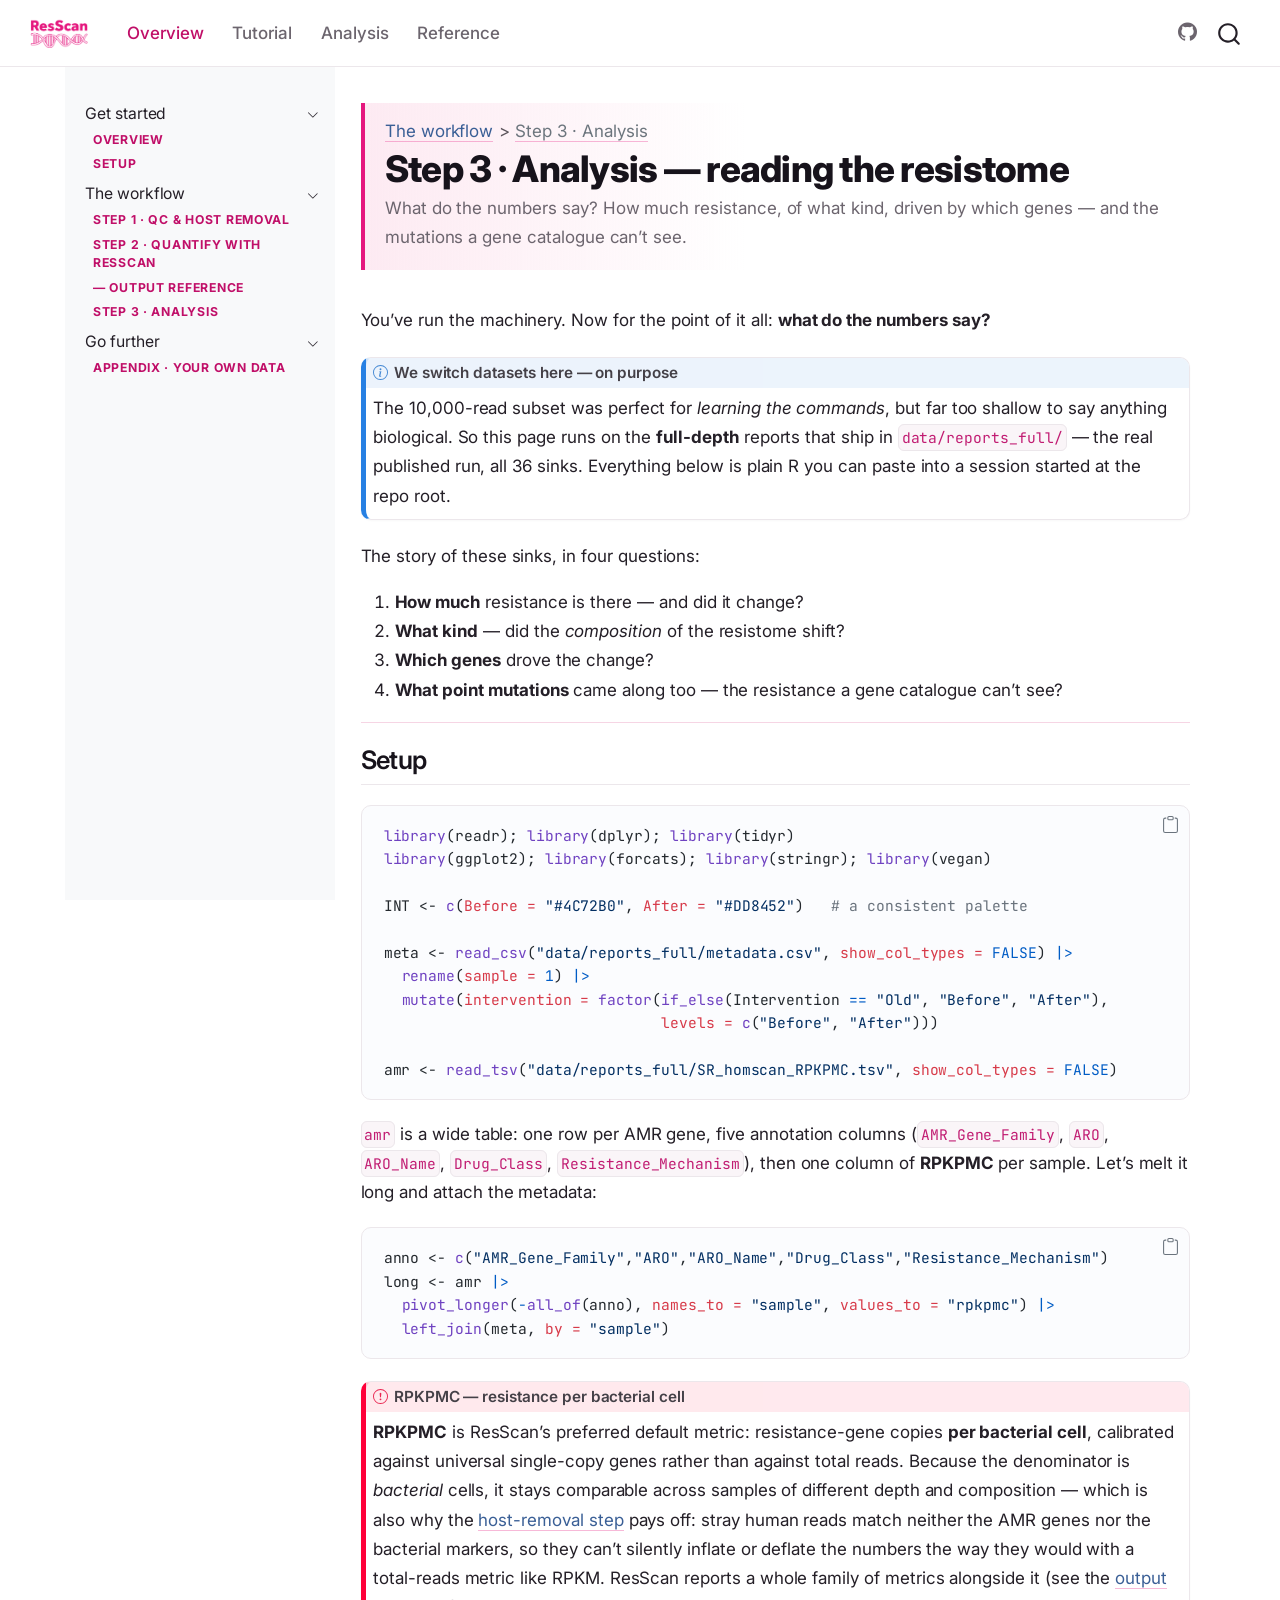
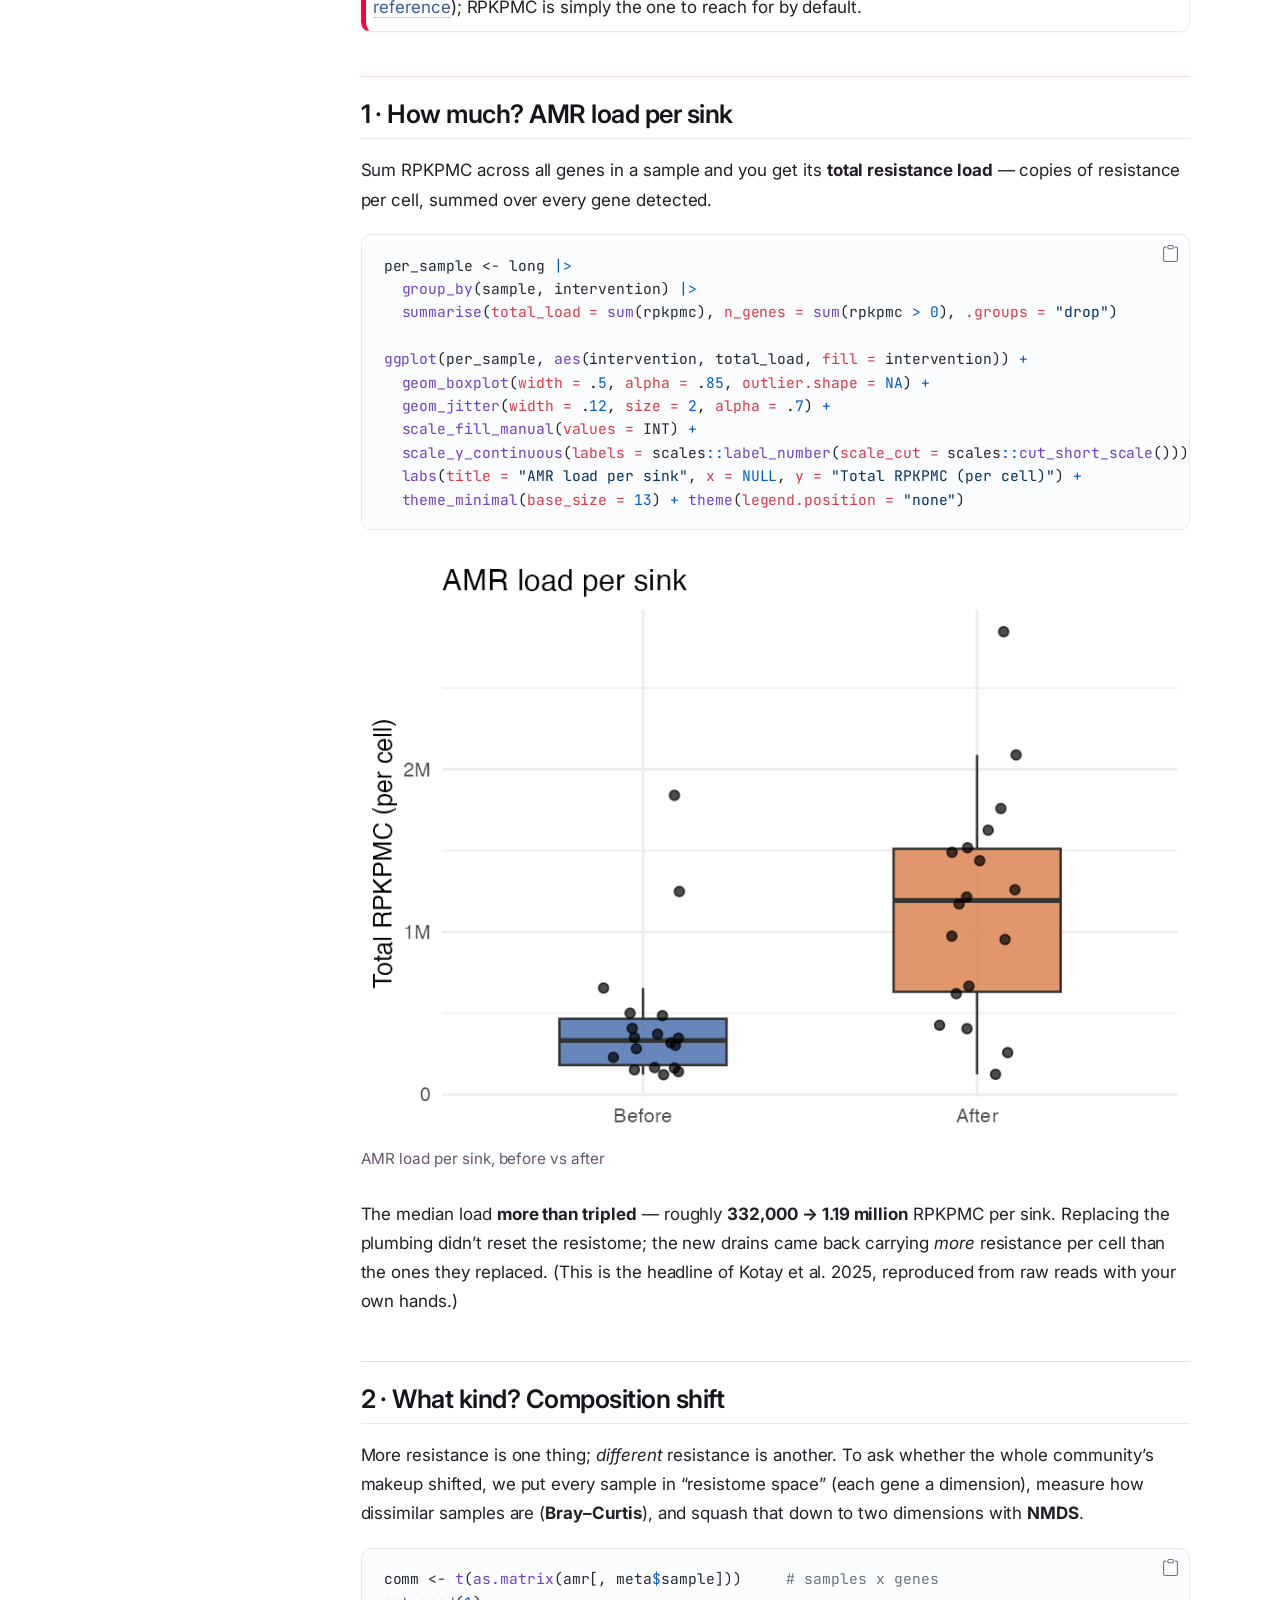
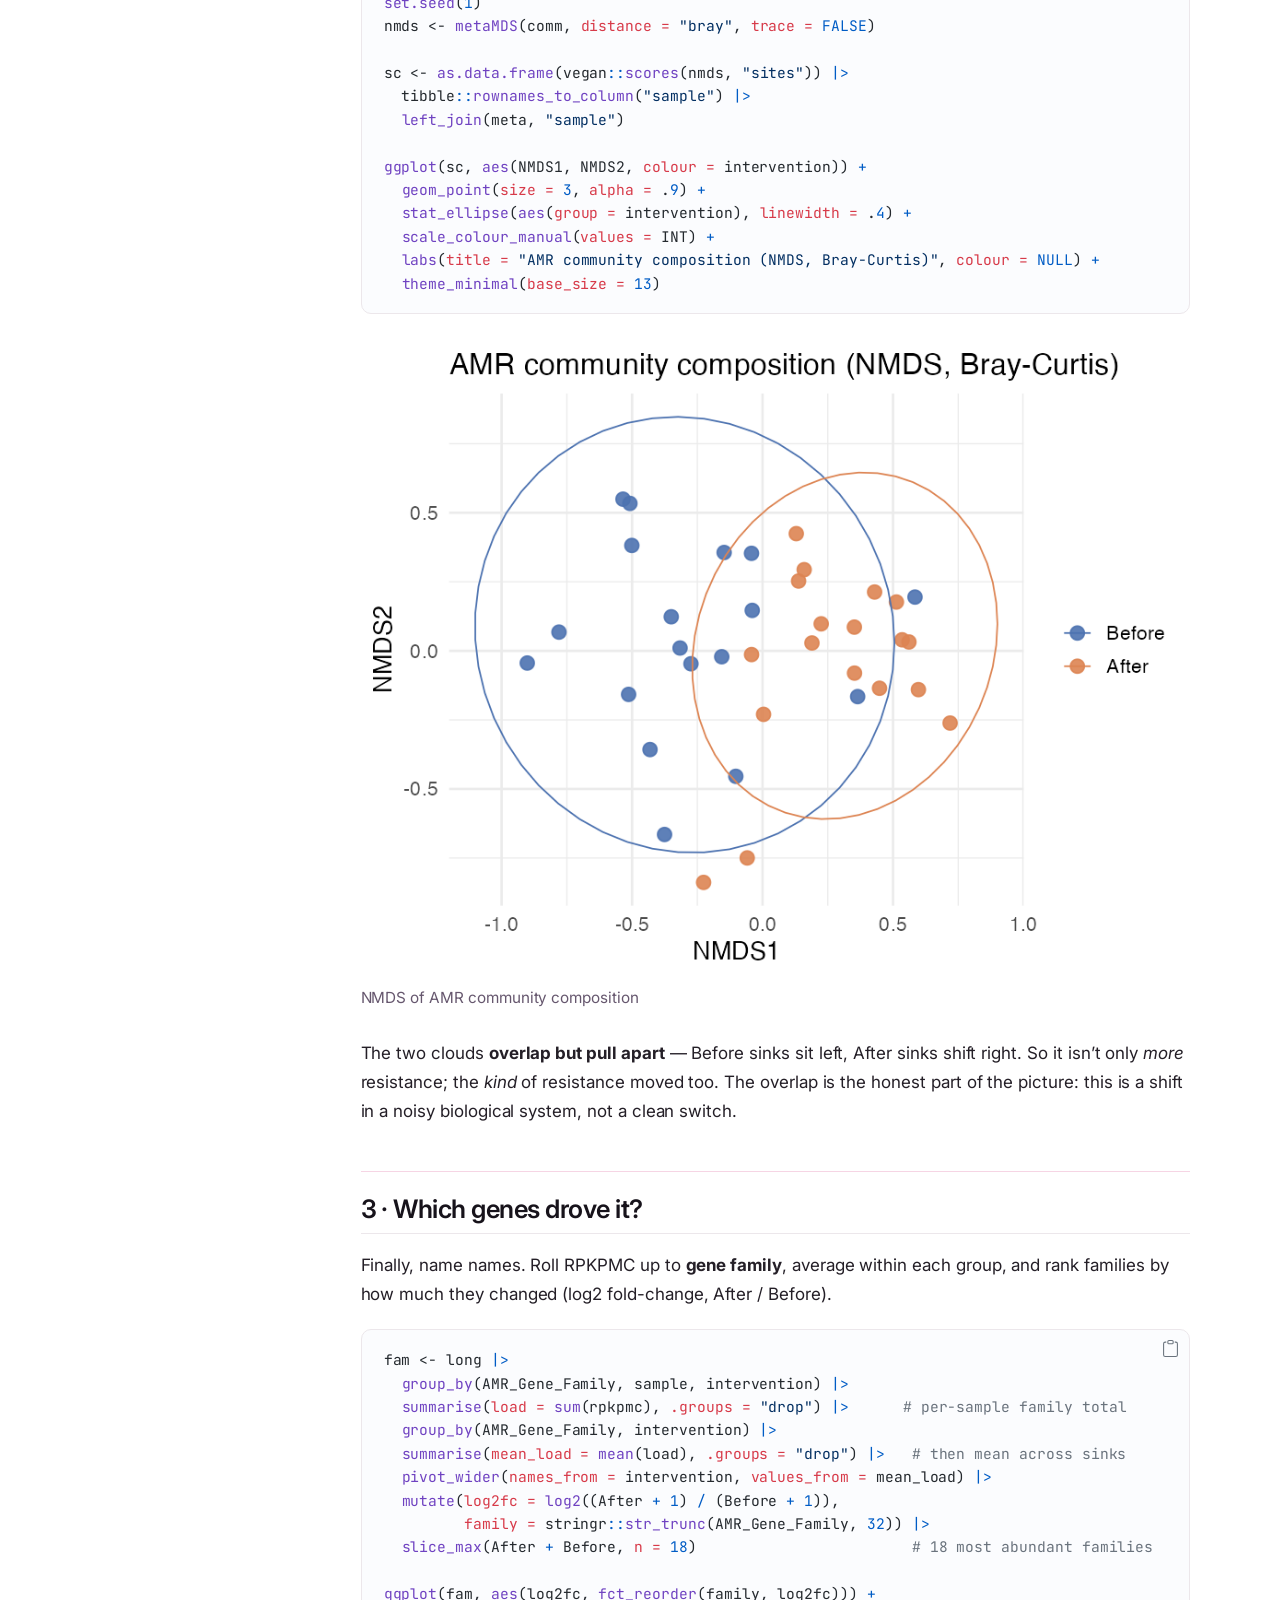
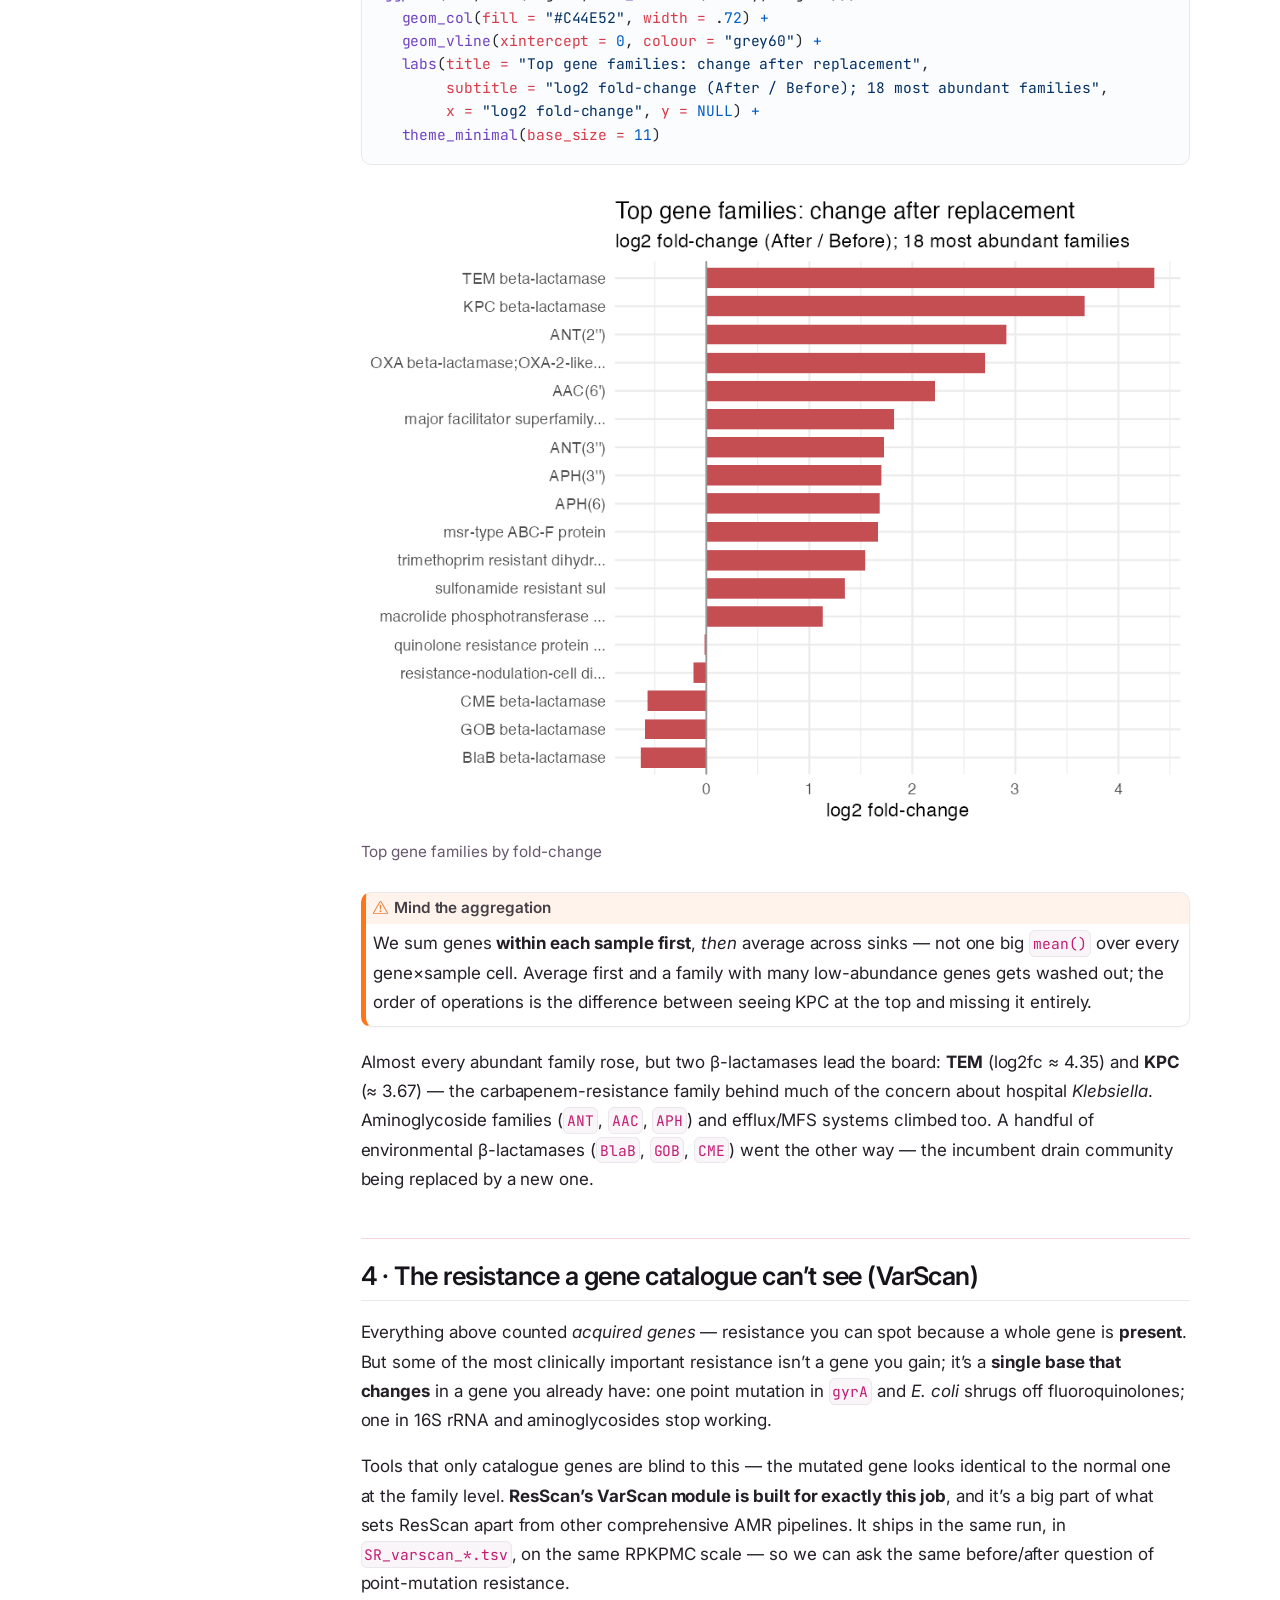
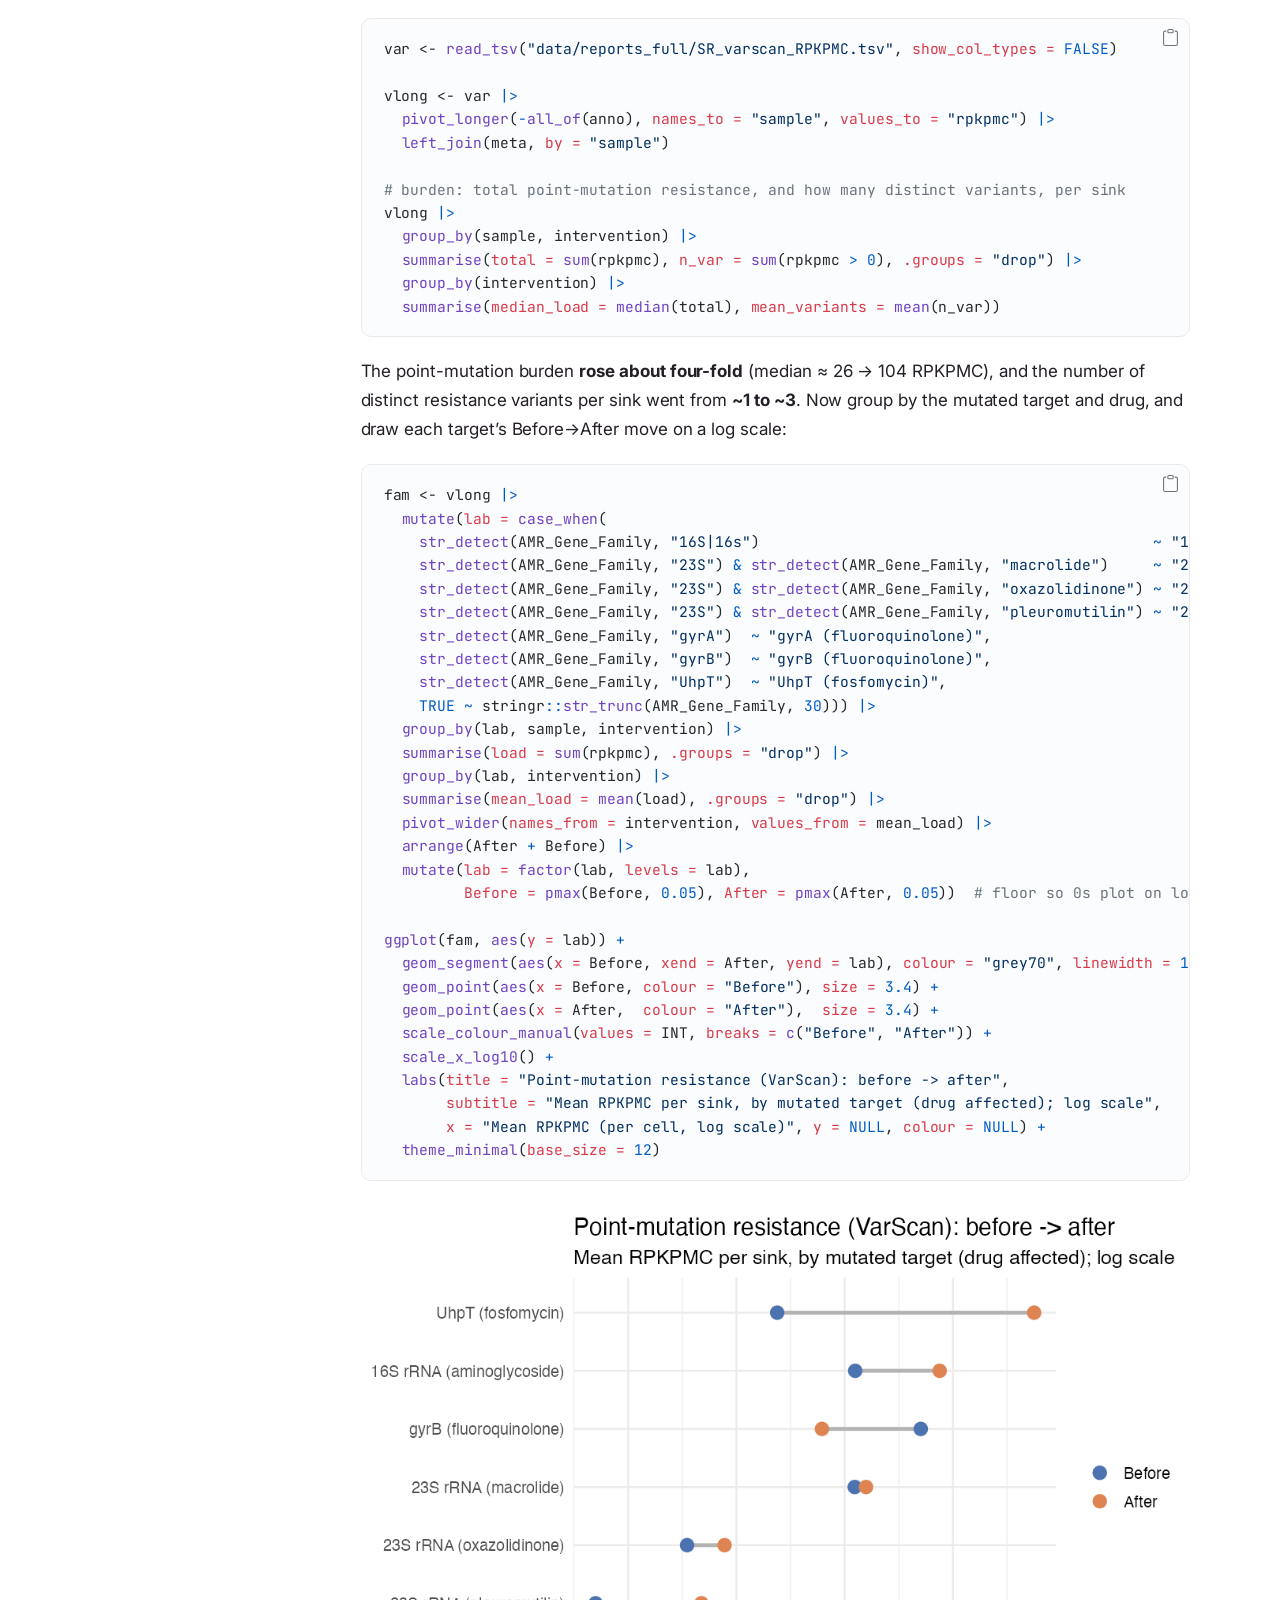
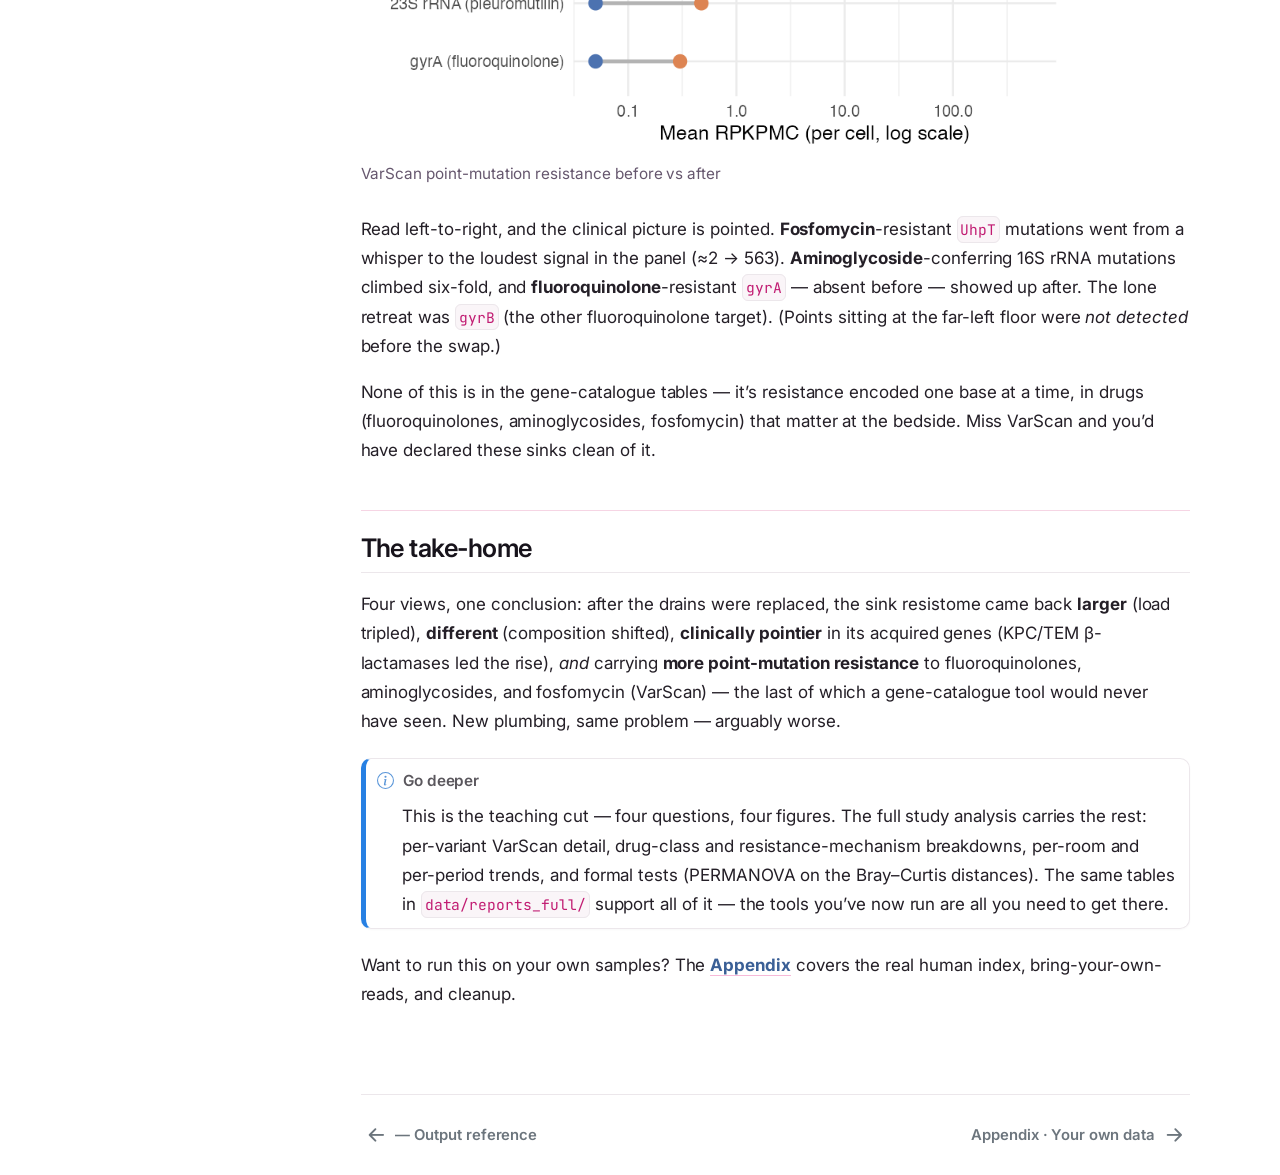
==== docs/analysis.html @ 4ffc07d5 "ResScan tutorial site" ====
<!DOCTYPE html>
<html xmlns="http://www.w3.org/1999/xhtml" lang="en" xml:lang="en"><head>

<meta charset="utf-8">
<meta name="generator" content="quarto-1.10.18">

<meta name="viewport" content="width=device-width, initial-scale=1.0, user-scalable=yes">


<title>Step 3 · Analysis — reading the resistome – ResScan Tutorial</title>
<style>
/* Default styles provided by pandoc.
** See https://pandoc.org/MANUAL.html#variables-for-html for config info.
*/
span.smallcaps{font-variant: small-caps;}
div.columns{display: flex; gap: 1.5em;}
div.column{flex: auto;}
@media screen {
div.columns{gap: min(4vw, 1.5em);}
div.column{overflow-x: auto;}
}
div.hanging-indent{margin-left: 1.5em; text-indent: -1.5em;}
ul.task-list{list-style: none;}
ul.task-list li input[type="checkbox"] {
  width: 0.8em;
  margin: 0 0.8em 0.2em -1em; /* quarto-specific, see https://github.com/quarto-dev/quarto-cli/issues/4556 */ 
  vertical-align: middle;
}
/* CSS for syntax highlighting */
html { -webkit-text-size-adjust: 100%; }
pre > code.sourceCode { white-space: pre; position: relative; }
pre > code.sourceCode > span { display: inline-block; line-height: 1.25; }
pre > code.sourceCode > span:empty { height: 1.2em; }
.sourceCode { overflow: visible; }
code.sourceCode > span { color: inherit; text-decoration: inherit; }
div.sourceCode { margin: 1em 0; }
pre.sourceCode { margin: 0; }
@media screen {
div.sourceCode { overflow: auto; }
}
@media print {
pre > code.sourceCode { white-space: pre-wrap; }
pre > code.sourceCode > span { text-indent: -5em; padding-left: 5em; }
}
pre.numberSource code
  { counter-reset: source-line 0; }
pre.numberSource code > span
  { position: relative; left: -4em; counter-increment: source-line; }
pre.numberSource code > span > a:first-child::before
  { content: counter(source-line);
    position: relative; left: -1em; text-align: right; vertical-align: baseline;
    border: none; display: inline-block;
    -webkit-touch-callout: none; -webkit-user-select: none;
    -khtml-user-select: none; -moz-user-select: none;
    -ms-user-select: none; user-select: none;
    padding: 0 4px; width: 4em;
  }
pre.numberSource { margin-left: 3em;  padding-left: 4px; }
div.sourceCode
  {   }
@media screen {
pre > code.sourceCode > span > a:first-child::before { text-decoration: underline; }
}
</style>


<script src="site_libs/quarto-nav/quarto-nav.js"></script>
<script src="site_libs/clipboard/clipboard.min.js"></script>
<script src="site_libs/quarto-search/autocomplete.umd.js"></script>
<script src="site_libs/quarto-search/fuse.min.js"></script>
<script src="site_libs/quarto-search/quarto-search.js"></script>
<meta name="quarto:offset" content="./">
<link href="./appendix.html" rel="next">
<link href="./output-reference.html" rel="prev">
<link href="./favicon.png" rel="icon" type="image/png">
<script src="site_libs/quarto-html/quarto.js" type="module"></script>
<script src="site_libs/quarto-html/tabsets/tabsets.js" type="module"></script>
<script src="site_libs/quarto-html/popper.min.js"></script>
<script src="site_libs/quarto-html/tippy.umd.min.js"></script>
<script src="site_libs/quarto-html/anchor.min.js"></script>
<link href="site_libs/quarto-html/tippy.css" rel="stylesheet">
<link href="site_libs/quarto-html/quarto-syntax-highlighting-2caa1e2480b4fa786729bb69595b6e9c.css" rel="stylesheet" id="quarto-text-highlighting-styles">
<script src="site_libs/bootstrap/bootstrap.min.js"></script>
<link href="site_libs/bootstrap/bootstrap-icons.css" rel="stylesheet">
<link href="site_libs/bootstrap/bootstrap-21cac9702813ef82957ec0db438e7100.min.css" rel="stylesheet" append-hash="true" id="quarto-bootstrap" data-mode="light">
<script id="quarto-search-options" type="application/json">{
  "location": "navbar",
  "copy-button": false,
  "collapse-after": 3,
  "panel-placement": "end",
  "type": "overlay",
  "limit": 50,
  "keyboard-shortcut": [
    "f",
    "/",
    "s"
  ],
  "show-item-context": false,
  "language": {
    "search-no-results-text": "No results",
    "search-matching-documents-text": "matching documents",
    "search-copy-link-title": "Copy link to search",
    "search-hide-matches-text": "Hide additional matches",
    "search-more-match-text": "more match in this document",
    "search-more-matches-text": "more matches in this document",
    "search-clear-button-title": "Clear",
    "search-text-placeholder": "",
    "search-detached-cancel-button-title": "Cancel",
    "search-submit-button-title": "Submit",
    "search-label": "Search"
  }
}</script>


</head>

<body class="nav-sidebar floating nav-fixed fullcontent quarto-light">

<div id="quarto-search-results"></div>
  <header id="quarto-header" class="headroom fixed-top">
    <nav class="navbar navbar-expand-lg " data-bs-theme="dark">
      <div class="navbar-container container-fluid">
      <div class="navbar-brand-container mx-auto">
    <a href="./index.html" class="navbar-brand navbar-brand-logo">
    <img src="./logo/ResScanLogo_web.png" alt="ResScan" class="navbar-logo light-content">
    <img src="./logo/ResScanLogo_web.png" alt="ResScan" class="navbar-logo dark-content">
    </a>
    <a class="navbar-brand" href="./index.html">
    <span class="navbar-title">ResScan Tutorial</span>
    </a>
  </div>
            <div id="quarto-search" class="" title="Search"></div>
          <button class="navbar-toggler" type="button" data-bs-toggle="collapse" data-bs-target="#navbarCollapse" aria-controls="navbarCollapse" role="menu" aria-expanded="false" aria-label="Toggle navigation" onclick="if (window.quartoToggleHeadroom) { window.quartoToggleHeadroom(); }">
  <span class="navbar-toggler-icon"></span>
</button>
          <div class="collapse navbar-collapse" id="navbarCollapse">
            <ul class="navbar-nav navbar-nav-scroll me-auto">
  <li class="nav-item">
    <a class="nav-link active" href="./overview.html" aria-current="page"> 
<span class="menu-text">Overview</span></a>
  </li>  
  <li class="nav-item">
    <a class="nav-link" href="./setup.html"> 
<span class="menu-text">Tutorial</span></a>
  </li>  
  <li class="nav-item">
    <a class="nav-link" href="./analysis.html"> 
<span class="menu-text">Analysis</span></a>
  </li>  
  <li class="nav-item">
    <a class="nav-link" href="./output-reference.html"> 
<span class="menu-text">Reference</span></a>
  </li>  
</ul>
            <ul class="navbar-nav navbar-nav-scroll ms-auto">
  <li class="nav-item compact">
    <a class="nav-link" href="https://github.com/hsgweon/resscan-tutorial"> <i class="bi bi-github" role="img" aria-label="GitHub repository">
</i> 
<span class="menu-text"></span></a>
  </li>  
</ul>
          </div> <!-- /navcollapse -->
            <div class="quarto-navbar-tools">
</div>
      </div> <!-- /container-fluid -->
    </nav>
  <nav class="quarto-secondary-nav">
    <div class="container-fluid d-flex">
      <button type="button" class="quarto-btn-toggle btn" data-bs-toggle="collapse" role="button" data-bs-target=".quarto-sidebar-collapse-item" aria-controls="quarto-sidebar" aria-expanded="false" aria-label="Toggle sidebar navigation" onclick="if (window.quartoToggleHeadroom) { window.quartoToggleHeadroom(); }">
        <i class="bi bi-layout-text-sidebar-reverse"></i>
      </button>
        <nav class="quarto-page-breadcrumbs" aria-label="breadcrumb"><ol class="breadcrumb"><li class="breadcrumb-item"><a href="./vanish.html">The workflow</a></li><li class="breadcrumb-item"><a href="./analysis.html">Step 3 · Analysis</a></li></ol></nav>
        <a class="flex-grow-1" role="navigation" data-bs-toggle="collapse" data-bs-target=".quarto-sidebar-collapse-item" aria-controls="quarto-sidebar" aria-expanded="false" aria-label="Toggle sidebar navigation" onclick="if (window.quartoToggleHeadroom) { window.quartoToggleHeadroom(); }">      
        </a>
    </div>
  </nav>
</header>
<!-- content -->
<div id="quarto-content" class="quarto-container page-columns page-rows-contents page-layout-article page-navbar">
<!-- sidebar -->
  <nav id="quarto-sidebar" class="sidebar collapse collapse-horizontal quarto-sidebar-collapse-item sidebar-navigation floating overflow-auto">
    <div class="sidebar-menu-container"> 
    <ul class="list-unstyled mt-1">
        <li class="sidebar-item sidebar-item-section">
      <div class="sidebar-item-container"> 
            <a class="sidebar-item-text sidebar-link text-start" data-bs-toggle="collapse" data-bs-target="#quarto-sidebar-section-1" role="navigation" aria-expanded="true">
 <span class="menu-text">Get started</span></a>
          <a class="sidebar-item-toggle text-start" data-bs-toggle="collapse" data-bs-target="#quarto-sidebar-section-1" role="navigation" aria-expanded="true" aria-label="Toggle section">
            <i class="bi bi-chevron-right ms-2"></i>
          </a> 
      </div>
      <ul id="quarto-sidebar-section-1" class="collapse list-unstyled sidebar-section depth1 show">  
          <li class="sidebar-item">
  <div class="sidebar-item-container"> 
  <a href="./overview.html" class="sidebar-item-text sidebar-link">
 <span class="menu-text">Overview</span></a>
  </div>
</li>
          <li class="sidebar-item">
  <div class="sidebar-item-container"> 
  <a href="./setup.html" class="sidebar-item-text sidebar-link">
 <span class="menu-text">Setup</span></a>
  </div>
</li>
      </ul>
  </li>
        <li class="sidebar-item sidebar-item-section">
      <div class="sidebar-item-container"> 
            <a class="sidebar-item-text sidebar-link text-start" data-bs-toggle="collapse" data-bs-target="#quarto-sidebar-section-2" role="navigation" aria-expanded="true">
 <span class="menu-text">The workflow</span></a>
          <a class="sidebar-item-toggle text-start" data-bs-toggle="collapse" data-bs-target="#quarto-sidebar-section-2" role="navigation" aria-expanded="true" aria-label="Toggle section">
            <i class="bi bi-chevron-right ms-2"></i>
          </a> 
      </div>
      <ul id="quarto-sidebar-section-2" class="collapse list-unstyled sidebar-section depth1 show">  
          <li class="sidebar-item">
  <div class="sidebar-item-container"> 
  <a href="./vanish.html" class="sidebar-item-text sidebar-link">
 <span class="menu-text">Step 1 · QC &amp; host removal</span></a>
  </div>
</li>
          <li class="sidebar-item">
  <div class="sidebar-item-container"> 
  <a href="./resscan.html" class="sidebar-item-text sidebar-link">
 <span class="menu-text">Step 2 · Quantify with ResScan</span></a>
  </div>
</li>
          <li class="sidebar-item">
  <div class="sidebar-item-container"> 
  <a href="./output-reference.html" class="sidebar-item-text sidebar-link">
 <span class="menu-text">— Output reference</span></a>
  </div>
</li>
          <li class="sidebar-item">
  <div class="sidebar-item-container"> 
  <a href="./analysis.html" class="sidebar-item-text sidebar-link active">
 <span class="menu-text">Step 3 · Analysis</span></a>
  </div>
</li>
      </ul>
  </li>
        <li class="sidebar-item sidebar-item-section">
      <div class="sidebar-item-container"> 
            <a class="sidebar-item-text sidebar-link text-start" data-bs-toggle="collapse" data-bs-target="#quarto-sidebar-section-3" role="navigation" aria-expanded="true">
 <span class="menu-text">Go further</span></a>
          <a class="sidebar-item-toggle text-start" data-bs-toggle="collapse" data-bs-target="#quarto-sidebar-section-3" role="navigation" aria-expanded="true" aria-label="Toggle section">
            <i class="bi bi-chevron-right ms-2"></i>
          </a> 
      </div>
      <ul id="quarto-sidebar-section-3" class="collapse list-unstyled sidebar-section depth1 show">  
          <li class="sidebar-item">
  <div class="sidebar-item-container"> 
  <a href="./appendix.html" class="sidebar-item-text sidebar-link">
 <span class="menu-text">Appendix · Your own data</span></a>
  </div>
</li>
      </ul>
  </li>
    </ul>
    </div>
</nav>
<div id="quarto-sidebar-glass" class="quarto-sidebar-collapse-item" data-bs-toggle="collapse" data-bs-target=".quarto-sidebar-collapse-item"></div>
<!-- margin-sidebar -->
    
<!-- main -->
<main class="content" id="quarto-document-content">

<header id="title-block-header" class="quarto-title-block default"><nav class="quarto-page-breadcrumbs quarto-title-breadcrumbs d-none d-lg-block" aria-label="breadcrumb"><ol class="breadcrumb"><li class="breadcrumb-item"><a href="./vanish.html">The workflow</a></li><li class="breadcrumb-item"><a href="./analysis.html">Step 3 · Analysis</a></li></ol></nav>
<div class="quarto-title">
<h1 class="title">Step 3 · Analysis — reading the resistome</h1>
<p class="subtitle lead">What do the numbers say? How much resistance, of what kind, driven by which genes — and the mutations a gene catalogue can’t see.</p>
</div>



<div class="quarto-title-meta">

    
  
    
  </div>
  


</header>


<p>You’ve run the machinery. Now for the point of it all: <strong>what do the numbers say?</strong></p>
<div class="callout callout-style-default callout-note callout-titled">
<div class="callout-header d-flex align-content-center">
<div class="callout-icon-container">
<i class="callout-icon"></i>
</div>
<div class="callout-title-container flex-fill">
<span class="screen-reader-only">Note</span>We switch datasets here — on purpose
</div>
</div>
<div class="callout-body-container callout-body">
<p>The 10,000-read subset was perfect for <em>learning the commands</em>, but far too shallow to say anything biological. So this page runs on the <strong>full-depth</strong> reports that ship in <code>data/reports_full/</code> — the real published run, all 36 sinks. Everything below is plain R you can paste into a session started at the repo root.</p>
</div>
</div>
<p>The story of these sinks, in four questions:</p>
<ol type="1">
<li><strong>How much</strong> resistance is there — and did it change?</li>
<li><strong>What kind</strong> — did the <em>composition</em> of the resistome shift?</li>
<li><strong>Which genes</strong> drove the change?</li>
<li><strong>What point mutations</strong> came along too — the resistance a gene catalogue can’t see?</li>
</ol>
<section id="setup" class="level2">
<h2 class="anchored" data-anchor-id="setup">Setup</h2>
<div class="code-copy-outer-scaffold"><div class="sourceCode" id="cb1"><pre class="sourceCode r code-with-copy"><code class="sourceCode r"><span id="cb1-1"><a href="#cb1-1" aria-hidden="true" tabindex="-1"></a><span class="fu">library</span>(readr); <span class="fu">library</span>(dplyr); <span class="fu">library</span>(tidyr)</span>
<span id="cb1-2"><a href="#cb1-2" aria-hidden="true" tabindex="-1"></a><span class="fu">library</span>(ggplot2); <span class="fu">library</span>(forcats); <span class="fu">library</span>(stringr); <span class="fu">library</span>(vegan)</span>
<span id="cb1-3"><a href="#cb1-3" aria-hidden="true" tabindex="-1"></a></span>
<span id="cb1-4"><a href="#cb1-4" aria-hidden="true" tabindex="-1"></a>INT <span class="ot">&lt;-</span> <span class="fu">c</span>(<span class="at">Before =</span> <span class="st">"#4C72B0"</span>, <span class="at">After =</span> <span class="st">"#DD8452"</span>)   <span class="co"># a consistent palette</span></span>
<span id="cb1-5"><a href="#cb1-5" aria-hidden="true" tabindex="-1"></a></span>
<span id="cb1-6"><a href="#cb1-6" aria-hidden="true" tabindex="-1"></a>meta <span class="ot">&lt;-</span> <span class="fu">read_csv</span>(<span class="st">"data/reports_full/metadata.csv"</span>, <span class="at">show_col_types =</span> <span class="cn">FALSE</span>) <span class="sc">|&gt;</span></span>
<span id="cb1-7"><a href="#cb1-7" aria-hidden="true" tabindex="-1"></a>  <span class="fu">rename</span>(<span class="at">sample =</span> <span class="dv">1</span>) <span class="sc">|&gt;</span></span>
<span id="cb1-8"><a href="#cb1-8" aria-hidden="true" tabindex="-1"></a>  <span class="fu">mutate</span>(<span class="at">intervention =</span> <span class="fu">factor</span>(<span class="fu">if_else</span>(Intervention <span class="sc">==</span> <span class="st">"Old"</span>, <span class="st">"Before"</span>, <span class="st">"After"</span>),</span>
<span id="cb1-9"><a href="#cb1-9" aria-hidden="true" tabindex="-1"></a>                               <span class="at">levels =</span> <span class="fu">c</span>(<span class="st">"Before"</span>, <span class="st">"After"</span>)))</span>
<span id="cb1-10"><a href="#cb1-10" aria-hidden="true" tabindex="-1"></a></span>
<span id="cb1-11"><a href="#cb1-11" aria-hidden="true" tabindex="-1"></a>amr <span class="ot">&lt;-</span> <span class="fu">read_tsv</span>(<span class="st">"data/reports_full/SR_homscan_RPKPMC.tsv"</span>, <span class="at">show_col_types =</span> <span class="cn">FALSE</span>)</span></code></pre></div><button title="Copy to Clipboard" class="code-copy-button"><i class="bi"></i></button></div>
<p><code>amr</code> is a wide table: one row per AMR gene, five annotation columns (<code>AMR_Gene_Family</code>, <code>ARO</code>, <code>ARO_Name</code>, <code>Drug_Class</code>, <code>Resistance_Mechanism</code>), then one column of <strong>RPKPMC</strong> per sample. Let’s melt it long and attach the metadata:</p>
<div class="code-copy-outer-scaffold"><div class="sourceCode" id="cb2"><pre class="sourceCode r code-with-copy"><code class="sourceCode r"><span id="cb2-1"><a href="#cb2-1" aria-hidden="true" tabindex="-1"></a>anno <span class="ot">&lt;-</span> <span class="fu">c</span>(<span class="st">"AMR_Gene_Family"</span>,<span class="st">"ARO"</span>,<span class="st">"ARO_Name"</span>,<span class="st">"Drug_Class"</span>,<span class="st">"Resistance_Mechanism"</span>)</span>
<span id="cb2-2"><a href="#cb2-2" aria-hidden="true" tabindex="-1"></a>long <span class="ot">&lt;-</span> amr <span class="sc">|&gt;</span></span>
<span id="cb2-3"><a href="#cb2-3" aria-hidden="true" tabindex="-1"></a>  <span class="fu">pivot_longer</span>(<span class="sc">-</span><span class="fu">all_of</span>(anno), <span class="at">names_to =</span> <span class="st">"sample"</span>, <span class="at">values_to =</span> <span class="st">"rpkpmc"</span>) <span class="sc">|&gt;</span></span>
<span id="cb2-4"><a href="#cb2-4" aria-hidden="true" tabindex="-1"></a>  <span class="fu">left_join</span>(meta, <span class="at">by =</span> <span class="st">"sample"</span>)</span></code></pre></div><button title="Copy to Clipboard" class="code-copy-button"><i class="bi"></i></button></div>
<div class="callout callout-style-default callout-important callout-titled">
<div class="callout-header d-flex align-content-center">
<div class="callout-icon-container">
<i class="callout-icon"></i>
</div>
<div class="callout-title-container flex-fill">
<span class="screen-reader-only">Important</span>RPKPMC — resistance per bacterial cell
</div>
</div>
<div class="callout-body-container callout-body">
<p><strong>RPKPMC</strong> is ResScan’s preferred default metric: resistance-gene copies <strong>per bacterial cell</strong>, calibrated against universal single-copy genes rather than against total reads. Because the denominator is <em>bacterial</em> cells, it stays comparable across samples of different depth and composition — which is also why the <a href="./vanish.html">host-removal step</a> pays off: stray human reads match neither the AMR genes nor the bacterial markers, so they can’t silently inflate or deflate the numbers the way they would with a total-reads metric like RPKM. ResScan reports a whole family of metrics alongside it (see the <a href="./output-reference.html">output reference</a>); RPKPMC is simply the one to reach for by default.</p>
</div>
</div>
</section>
<section id="how-much-amr-load-per-sink" class="level2">
<h2 class="anchored" data-anchor-id="how-much-amr-load-per-sink">1 · How much? AMR load per sink</h2>
<p>Sum RPKPMC across all genes in a sample and you get its <strong>total resistance load</strong> — copies of resistance per cell, summed over every gene detected.</p>
<div class="code-copy-outer-scaffold"><div class="sourceCode" id="cb3"><pre class="sourceCode r code-with-copy"><code class="sourceCode r"><span id="cb3-1"><a href="#cb3-1" aria-hidden="true" tabindex="-1"></a>per_sample <span class="ot">&lt;-</span> long <span class="sc">|&gt;</span></span>
<span id="cb3-2"><a href="#cb3-2" aria-hidden="true" tabindex="-1"></a>  <span class="fu">group_by</span>(sample, intervention) <span class="sc">|&gt;</span></span>
<span id="cb3-3"><a href="#cb3-3" aria-hidden="true" tabindex="-1"></a>  <span class="fu">summarise</span>(<span class="at">total_load =</span> <span class="fu">sum</span>(rpkpmc), <span class="at">n_genes =</span> <span class="fu">sum</span>(rpkpmc <span class="sc">&gt;</span> <span class="dv">0</span>), <span class="at">.groups =</span> <span class="st">"drop"</span>)</span>
<span id="cb3-4"><a href="#cb3-4" aria-hidden="true" tabindex="-1"></a></span>
<span id="cb3-5"><a href="#cb3-5" aria-hidden="true" tabindex="-1"></a><span class="fu">ggplot</span>(per_sample, <span class="fu">aes</span>(intervention, total_load, <span class="at">fill =</span> intervention)) <span class="sc">+</span></span>
<span id="cb3-6"><a href="#cb3-6" aria-hidden="true" tabindex="-1"></a>  <span class="fu">geom_boxplot</span>(<span class="at">width =</span> .<span class="dv">5</span>, <span class="at">alpha =</span> .<span class="dv">85</span>, <span class="at">outlier.shape =</span> <span class="cn">NA</span>) <span class="sc">+</span></span>
<span id="cb3-7"><a href="#cb3-7" aria-hidden="true" tabindex="-1"></a>  <span class="fu">geom_jitter</span>(<span class="at">width =</span> .<span class="dv">12</span>, <span class="at">size =</span> <span class="dv">2</span>, <span class="at">alpha =</span> .<span class="dv">7</span>) <span class="sc">+</span></span>
<span id="cb3-8"><a href="#cb3-8" aria-hidden="true" tabindex="-1"></a>  <span class="fu">scale_fill_manual</span>(<span class="at">values =</span> INT) <span class="sc">+</span></span>
<span id="cb3-9"><a href="#cb3-9" aria-hidden="true" tabindex="-1"></a>  <span class="fu">scale_y_continuous</span>(<span class="at">labels =</span> scales<span class="sc">::</span><span class="fu">label_number</span>(<span class="at">scale_cut =</span> scales<span class="sc">::</span><span class="fu">cut_short_scale</span>())) <span class="sc">+</span></span>
<span id="cb3-10"><a href="#cb3-10" aria-hidden="true" tabindex="-1"></a>  <span class="fu">labs</span>(<span class="at">title =</span> <span class="st">"AMR load per sink"</span>, <span class="at">x =</span> <span class="cn">NULL</span>, <span class="at">y =</span> <span class="st">"Total RPKPMC (per cell)"</span>) <span class="sc">+</span></span>
<span id="cb3-11"><a href="#cb3-11" aria-hidden="true" tabindex="-1"></a>  <span class="fu">theme_minimal</span>(<span class="at">base_size =</span> <span class="dv">13</span>) <span class="sc">+</span> <span class="fu">theme</span>(<span class="at">legend.position =</span> <span class="st">"none"</span>)</span></code></pre></div><button title="Copy to Clipboard" class="code-copy-button"><i class="bi"></i></button></div>
<div class="quarto-figure quarto-figure-center">
<figure class="figure">
<p><img src="figures/load.png" class="img-fluid figure-img" alt="Boxplot of total RPKPMC per sink, higher after replacement"></p>
<figcaption>AMR load per sink, before vs after</figcaption>
</figure>
</div>
<p>The median load <strong>more than tripled</strong> — roughly <strong>332,000 → 1.19 million</strong> RPKPMC per sink. Replacing the plumbing didn’t reset the resistome; the new drains came back carrying <em>more</em> resistance per cell than the ones they replaced. (This is the headline of Kotay et al.&nbsp;2025, reproduced from raw reads with your own hands.)</p>
</section>
<section id="what-kind-composition-shift" class="level2">
<h2 class="anchored" data-anchor-id="what-kind-composition-shift">2 · What kind? Composition shift</h2>
<p>More resistance is one thing; <em>different</em> resistance is another. To ask whether the whole community’s makeup shifted, we put every sample in “resistome space” (each gene a dimension), measure how dissimilar samples are (<strong>Bray–Curtis</strong>), and squash that down to two dimensions with <strong>NMDS</strong>.</p>
<div class="code-copy-outer-scaffold"><div class="sourceCode" id="cb4"><pre class="sourceCode r code-with-copy"><code class="sourceCode r"><span id="cb4-1"><a href="#cb4-1" aria-hidden="true" tabindex="-1"></a>comm <span class="ot">&lt;-</span> <span class="fu">t</span>(<span class="fu">as.matrix</span>(amr[, meta<span class="sc">$</span>sample]))     <span class="co"># samples x genes</span></span>
<span id="cb4-2"><a href="#cb4-2" aria-hidden="true" tabindex="-1"></a><span class="fu">set.seed</span>(<span class="dv">1</span>)</span>
<span id="cb4-3"><a href="#cb4-3" aria-hidden="true" tabindex="-1"></a>nmds <span class="ot">&lt;-</span> <span class="fu">metaMDS</span>(comm, <span class="at">distance =</span> <span class="st">"bray"</span>, <span class="at">trace =</span> <span class="cn">FALSE</span>)</span>
<span id="cb4-4"><a href="#cb4-4" aria-hidden="true" tabindex="-1"></a></span>
<span id="cb4-5"><a href="#cb4-5" aria-hidden="true" tabindex="-1"></a>sc <span class="ot">&lt;-</span> <span class="fu">as.data.frame</span>(vegan<span class="sc">::</span><span class="fu">scores</span>(nmds, <span class="st">"sites"</span>)) <span class="sc">|&gt;</span></span>
<span id="cb4-6"><a href="#cb4-6" aria-hidden="true" tabindex="-1"></a>  tibble<span class="sc">::</span><span class="fu">rownames_to_column</span>(<span class="st">"sample"</span>) <span class="sc">|&gt;</span></span>
<span id="cb4-7"><a href="#cb4-7" aria-hidden="true" tabindex="-1"></a>  <span class="fu">left_join</span>(meta, <span class="st">"sample"</span>)</span>
<span id="cb4-8"><a href="#cb4-8" aria-hidden="true" tabindex="-1"></a></span>
<span id="cb4-9"><a href="#cb4-9" aria-hidden="true" tabindex="-1"></a><span class="fu">ggplot</span>(sc, <span class="fu">aes</span>(NMDS1, NMDS2, <span class="at">colour =</span> intervention)) <span class="sc">+</span></span>
<span id="cb4-10"><a href="#cb4-10" aria-hidden="true" tabindex="-1"></a>  <span class="fu">geom_point</span>(<span class="at">size =</span> <span class="dv">3</span>, <span class="at">alpha =</span> .<span class="dv">9</span>) <span class="sc">+</span></span>
<span id="cb4-11"><a href="#cb4-11" aria-hidden="true" tabindex="-1"></a>  <span class="fu">stat_ellipse</span>(<span class="fu">aes</span>(<span class="at">group =</span> intervention), <span class="at">linewidth =</span> .<span class="dv">4</span>) <span class="sc">+</span></span>
<span id="cb4-12"><a href="#cb4-12" aria-hidden="true" tabindex="-1"></a>  <span class="fu">scale_colour_manual</span>(<span class="at">values =</span> INT) <span class="sc">+</span></span>
<span id="cb4-13"><a href="#cb4-13" aria-hidden="true" tabindex="-1"></a>  <span class="fu">labs</span>(<span class="at">title =</span> <span class="st">"AMR community composition (NMDS, Bray-Curtis)"</span>, <span class="at">colour =</span> <span class="cn">NULL</span>) <span class="sc">+</span></span>
<span id="cb4-14"><a href="#cb4-14" aria-hidden="true" tabindex="-1"></a>  <span class="fu">theme_minimal</span>(<span class="at">base_size =</span> <span class="dv">13</span>)</span></code></pre></div><button title="Copy to Clipboard" class="code-copy-button"><i class="bi"></i></button></div>
<div class="quarto-figure quarto-figure-center">
<figure class="figure">
<p><img src="figures/nmds.png" class="img-fluid figure-img" alt="NMDS ordination showing before and after clouds overlapping but separated"></p>
<figcaption>NMDS of AMR community composition</figcaption>
</figure>
</div>
<p>The two clouds <strong>overlap but pull apart</strong> — Before sinks sit left, After sinks shift right. So it isn’t only <em>more</em> resistance; the <em>kind</em> of resistance moved too. The overlap is the honest part of the picture: this is a shift in a noisy biological system, not a clean switch.</p>
</section>
<section id="which-genes-drove-it" class="level2">
<h2 class="anchored" data-anchor-id="which-genes-drove-it">3 · Which genes drove it?</h2>
<p>Finally, name names. Roll RPKPMC up to <strong>gene family</strong>, average within each group, and rank families by how much they changed (log2 fold-change, After / Before).</p>
<div class="code-copy-outer-scaffold"><div class="sourceCode" id="cb5"><pre class="sourceCode r code-with-copy"><code class="sourceCode r"><span id="cb5-1"><a href="#cb5-1" aria-hidden="true" tabindex="-1"></a>fam <span class="ot">&lt;-</span> long <span class="sc">|&gt;</span></span>
<span id="cb5-2"><a href="#cb5-2" aria-hidden="true" tabindex="-1"></a>  <span class="fu">group_by</span>(AMR_Gene_Family, sample, intervention) <span class="sc">|&gt;</span></span>
<span id="cb5-3"><a href="#cb5-3" aria-hidden="true" tabindex="-1"></a>  <span class="fu">summarise</span>(<span class="at">load =</span> <span class="fu">sum</span>(rpkpmc), <span class="at">.groups =</span> <span class="st">"drop"</span>) <span class="sc">|&gt;</span>      <span class="co"># per-sample family total</span></span>
<span id="cb5-4"><a href="#cb5-4" aria-hidden="true" tabindex="-1"></a>  <span class="fu">group_by</span>(AMR_Gene_Family, intervention) <span class="sc">|&gt;</span></span>
<span id="cb5-5"><a href="#cb5-5" aria-hidden="true" tabindex="-1"></a>  <span class="fu">summarise</span>(<span class="at">mean_load =</span> <span class="fu">mean</span>(load), <span class="at">.groups =</span> <span class="st">"drop"</span>) <span class="sc">|&gt;</span>   <span class="co"># then mean across sinks</span></span>
<span id="cb5-6"><a href="#cb5-6" aria-hidden="true" tabindex="-1"></a>  <span class="fu">pivot_wider</span>(<span class="at">names_from =</span> intervention, <span class="at">values_from =</span> mean_load) <span class="sc">|&gt;</span></span>
<span id="cb5-7"><a href="#cb5-7" aria-hidden="true" tabindex="-1"></a>  <span class="fu">mutate</span>(<span class="at">log2fc =</span> <span class="fu">log2</span>((After <span class="sc">+</span> <span class="dv">1</span>) <span class="sc">/</span> (Before <span class="sc">+</span> <span class="dv">1</span>)),</span>
<span id="cb5-8"><a href="#cb5-8" aria-hidden="true" tabindex="-1"></a>         <span class="at">family =</span> stringr<span class="sc">::</span><span class="fu">str_trunc</span>(AMR_Gene_Family, <span class="dv">32</span>)) <span class="sc">|&gt;</span></span>
<span id="cb5-9"><a href="#cb5-9" aria-hidden="true" tabindex="-1"></a>  <span class="fu">slice_max</span>(After <span class="sc">+</span> Before, <span class="at">n =</span> <span class="dv">18</span>)                        <span class="co"># 18 most abundant families</span></span>
<span id="cb5-10"><a href="#cb5-10" aria-hidden="true" tabindex="-1"></a></span>
<span id="cb5-11"><a href="#cb5-11" aria-hidden="true" tabindex="-1"></a><span class="fu">ggplot</span>(fam, <span class="fu">aes</span>(log2fc, <span class="fu">fct_reorder</span>(family, log2fc))) <span class="sc">+</span></span>
<span id="cb5-12"><a href="#cb5-12" aria-hidden="true" tabindex="-1"></a>  <span class="fu">geom_col</span>(<span class="at">fill =</span> <span class="st">"#C44E52"</span>, <span class="at">width =</span> .<span class="dv">72</span>) <span class="sc">+</span></span>
<span id="cb5-13"><a href="#cb5-13" aria-hidden="true" tabindex="-1"></a>  <span class="fu">geom_vline</span>(<span class="at">xintercept =</span> <span class="dv">0</span>, <span class="at">colour =</span> <span class="st">"grey60"</span>) <span class="sc">+</span></span>
<span id="cb5-14"><a href="#cb5-14" aria-hidden="true" tabindex="-1"></a>  <span class="fu">labs</span>(<span class="at">title =</span> <span class="st">"Top gene families: change after replacement"</span>,</span>
<span id="cb5-15"><a href="#cb5-15" aria-hidden="true" tabindex="-1"></a>       <span class="at">subtitle =</span> <span class="st">"log2 fold-change (After / Before); 18 most abundant families"</span>,</span>
<span id="cb5-16"><a href="#cb5-16" aria-hidden="true" tabindex="-1"></a>       <span class="at">x =</span> <span class="st">"log2 fold-change"</span>, <span class="at">y =</span> <span class="cn">NULL</span>) <span class="sc">+</span></span>
<span id="cb5-17"><a href="#cb5-17" aria-hidden="true" tabindex="-1"></a>  <span class="fu">theme_minimal</span>(<span class="at">base_size =</span> <span class="dv">11</span>)</span></code></pre></div><button title="Copy to Clipboard" class="code-copy-button"><i class="bi"></i></button></div>
<div class="quarto-figure quarto-figure-center">
<figure class="figure">
<p><img src="figures/families.png" class="img-fluid figure-img" alt="Horizontal bar chart of log2 fold-change per gene family, TEM and KPC highest"></p>
<figcaption>Top gene families by fold-change</figcaption>
</figure>
</div>
<div class="callout callout-style-default callout-warning callout-titled">
<div class="callout-header d-flex align-content-center">
<div class="callout-icon-container">
<i class="callout-icon"></i>
</div>
<div class="callout-title-container flex-fill">
<span class="screen-reader-only">Warning</span>Mind the aggregation
</div>
</div>
<div class="callout-body-container callout-body">
<p>We sum genes <strong>within each sample first</strong>, <em>then</em> average across sinks — not one big <code>mean()</code> over every gene×sample cell. Average first and a family with many low-abundance genes gets washed out; the order of operations is the difference between seeing KPC at the top and missing it entirely.</p>
</div>
</div>
<p>Almost every abundant family rose, but two β-lactamases lead the board: <strong>TEM</strong> (log2fc ≈ 4.35) and <strong>KPC</strong> (≈ 3.67) — the carbapenem-resistance family behind much of the concern about hospital <em>Klebsiella</em>. Aminoglycoside families (<code>ANT</code>, <code>AAC</code>, <code>APH</code>) and efflux/MFS systems climbed too. A handful of environmental β-lactamases (<code>BlaB</code>, <code>GOB</code>, <code>CME</code>) went the other way — the incumbent drain community being replaced by a new one.</p>
</section>
<section id="the-resistance-a-gene-catalogue-cant-see-varscan" class="level2">
<h2 class="anchored" data-anchor-id="the-resistance-a-gene-catalogue-cant-see-varscan">4 · The resistance a gene catalogue can’t see (VarScan)</h2>
<p>Everything above counted <em>acquired genes</em> — resistance you can spot because a whole gene is <strong>present</strong>. But some of the most clinically important resistance isn’t a gene you gain; it’s a <strong>single base that changes</strong> in a gene you already have: one point mutation in <code>gyrA</code> and <em>E. coli</em> shrugs off fluoroquinolones; one in 16S rRNA and aminoglycosides stop working.</p>
<p>Tools that only catalogue genes are blind to this — the mutated gene looks identical to the normal one at the family level. <strong>ResScan’s VarScan module is built for exactly this job</strong>, and it’s a big part of what sets ResScan apart from other comprehensive AMR pipelines. It ships in the same run, in <code>SR_varscan_*.tsv</code>, on the same RPKPMC scale — so we can ask the same before/after question of point-mutation resistance.</p>
<div class="code-copy-outer-scaffold"><div class="sourceCode" id="cb6"><pre class="sourceCode r code-with-copy"><code class="sourceCode r"><span id="cb6-1"><a href="#cb6-1" aria-hidden="true" tabindex="-1"></a>var <span class="ot">&lt;-</span> <span class="fu">read_tsv</span>(<span class="st">"data/reports_full/SR_varscan_RPKPMC.tsv"</span>, <span class="at">show_col_types =</span> <span class="cn">FALSE</span>)</span>
<span id="cb6-2"><a href="#cb6-2" aria-hidden="true" tabindex="-1"></a></span>
<span id="cb6-3"><a href="#cb6-3" aria-hidden="true" tabindex="-1"></a>vlong <span class="ot">&lt;-</span> var <span class="sc">|&gt;</span></span>
<span id="cb6-4"><a href="#cb6-4" aria-hidden="true" tabindex="-1"></a>  <span class="fu">pivot_longer</span>(<span class="sc">-</span><span class="fu">all_of</span>(anno), <span class="at">names_to =</span> <span class="st">"sample"</span>, <span class="at">values_to =</span> <span class="st">"rpkpmc"</span>) <span class="sc">|&gt;</span></span>
<span id="cb6-5"><a href="#cb6-5" aria-hidden="true" tabindex="-1"></a>  <span class="fu">left_join</span>(meta, <span class="at">by =</span> <span class="st">"sample"</span>)</span>
<span id="cb6-6"><a href="#cb6-6" aria-hidden="true" tabindex="-1"></a></span>
<span id="cb6-7"><a href="#cb6-7" aria-hidden="true" tabindex="-1"></a><span class="co"># burden: total point-mutation resistance, and how many distinct variants, per sink</span></span>
<span id="cb6-8"><a href="#cb6-8" aria-hidden="true" tabindex="-1"></a>vlong <span class="sc">|&gt;</span></span>
<span id="cb6-9"><a href="#cb6-9" aria-hidden="true" tabindex="-1"></a>  <span class="fu">group_by</span>(sample, intervention) <span class="sc">|&gt;</span></span>
<span id="cb6-10"><a href="#cb6-10" aria-hidden="true" tabindex="-1"></a>  <span class="fu">summarise</span>(<span class="at">total =</span> <span class="fu">sum</span>(rpkpmc), <span class="at">n_var =</span> <span class="fu">sum</span>(rpkpmc <span class="sc">&gt;</span> <span class="dv">0</span>), <span class="at">.groups =</span> <span class="st">"drop"</span>) <span class="sc">|&gt;</span></span>
<span id="cb6-11"><a href="#cb6-11" aria-hidden="true" tabindex="-1"></a>  <span class="fu">group_by</span>(intervention) <span class="sc">|&gt;</span></span>
<span id="cb6-12"><a href="#cb6-12" aria-hidden="true" tabindex="-1"></a>  <span class="fu">summarise</span>(<span class="at">median_load =</span> <span class="fu">median</span>(total), <span class="at">mean_variants =</span> <span class="fu">mean</span>(n_var))</span></code></pre></div><button title="Copy to Clipboard" class="code-copy-button"><i class="bi"></i></button></div>
<p>The point-mutation burden <strong>rose about four-fold</strong> (median ≈ 26 → 104 RPKPMC), and the number of distinct resistance variants per sink went from <strong>~1 to ~3</strong>. Now group by the mutated target and drug, and draw each target’s Before→After move on a log scale:</p>
<div class="code-copy-outer-scaffold"><div class="sourceCode" id="cb7"><pre class="sourceCode r code-with-copy"><code class="sourceCode r"><span id="cb7-1"><a href="#cb7-1" aria-hidden="true" tabindex="-1"></a>fam <span class="ot">&lt;-</span> vlong <span class="sc">|&gt;</span></span>
<span id="cb7-2"><a href="#cb7-2" aria-hidden="true" tabindex="-1"></a>  <span class="fu">mutate</span>(<span class="at">lab =</span> <span class="fu">case_when</span>(</span>
<span id="cb7-3"><a href="#cb7-3" aria-hidden="true" tabindex="-1"></a>    <span class="fu">str_detect</span>(AMR_Gene_Family, <span class="st">"16S|16s"</span>)                                            <span class="sc">~</span> <span class="st">"16S rRNA (aminoglycoside)"</span>,</span>
<span id="cb7-4"><a href="#cb7-4" aria-hidden="true" tabindex="-1"></a>    <span class="fu">str_detect</span>(AMR_Gene_Family, <span class="st">"23S"</span>) <span class="sc">&amp;</span> <span class="fu">str_detect</span>(AMR_Gene_Family, <span class="st">"macrolide"</span>)     <span class="sc">~</span> <span class="st">"23S rRNA (macrolide)"</span>,</span>
<span id="cb7-5"><a href="#cb7-5" aria-hidden="true" tabindex="-1"></a>    <span class="fu">str_detect</span>(AMR_Gene_Family, <span class="st">"23S"</span>) <span class="sc">&amp;</span> <span class="fu">str_detect</span>(AMR_Gene_Family, <span class="st">"oxazolidinone"</span>) <span class="sc">~</span> <span class="st">"23S rRNA (oxazolidinone)"</span>,</span>
<span id="cb7-6"><a href="#cb7-6" aria-hidden="true" tabindex="-1"></a>    <span class="fu">str_detect</span>(AMR_Gene_Family, <span class="st">"23S"</span>) <span class="sc">&amp;</span> <span class="fu">str_detect</span>(AMR_Gene_Family, <span class="st">"pleuromutilin"</span>) <span class="sc">~</span> <span class="st">"23S rRNA (pleuromutilin)"</span>,</span>
<span id="cb7-7"><a href="#cb7-7" aria-hidden="true" tabindex="-1"></a>    <span class="fu">str_detect</span>(AMR_Gene_Family, <span class="st">"gyrA"</span>)  <span class="sc">~</span> <span class="st">"gyrA (fluoroquinolone)"</span>,</span>
<span id="cb7-8"><a href="#cb7-8" aria-hidden="true" tabindex="-1"></a>    <span class="fu">str_detect</span>(AMR_Gene_Family, <span class="st">"gyrB"</span>)  <span class="sc">~</span> <span class="st">"gyrB (fluoroquinolone)"</span>,</span>
<span id="cb7-9"><a href="#cb7-9" aria-hidden="true" tabindex="-1"></a>    <span class="fu">str_detect</span>(AMR_Gene_Family, <span class="st">"UhpT"</span>)  <span class="sc">~</span> <span class="st">"UhpT (fosfomycin)"</span>,</span>
<span id="cb7-10"><a href="#cb7-10" aria-hidden="true" tabindex="-1"></a>    <span class="cn">TRUE</span> <span class="sc">~</span> stringr<span class="sc">::</span><span class="fu">str_trunc</span>(AMR_Gene_Family, <span class="dv">30</span>))) <span class="sc">|&gt;</span></span>
<span id="cb7-11"><a href="#cb7-11" aria-hidden="true" tabindex="-1"></a>  <span class="fu">group_by</span>(lab, sample, intervention) <span class="sc">|&gt;</span></span>
<span id="cb7-12"><a href="#cb7-12" aria-hidden="true" tabindex="-1"></a>  <span class="fu">summarise</span>(<span class="at">load =</span> <span class="fu">sum</span>(rpkpmc), <span class="at">.groups =</span> <span class="st">"drop"</span>) <span class="sc">|&gt;</span></span>
<span id="cb7-13"><a href="#cb7-13" aria-hidden="true" tabindex="-1"></a>  <span class="fu">group_by</span>(lab, intervention) <span class="sc">|&gt;</span></span>
<span id="cb7-14"><a href="#cb7-14" aria-hidden="true" tabindex="-1"></a>  <span class="fu">summarise</span>(<span class="at">mean_load =</span> <span class="fu">mean</span>(load), <span class="at">.groups =</span> <span class="st">"drop"</span>) <span class="sc">|&gt;</span></span>
<span id="cb7-15"><a href="#cb7-15" aria-hidden="true" tabindex="-1"></a>  <span class="fu">pivot_wider</span>(<span class="at">names_from =</span> intervention, <span class="at">values_from =</span> mean_load) <span class="sc">|&gt;</span></span>
<span id="cb7-16"><a href="#cb7-16" aria-hidden="true" tabindex="-1"></a>  <span class="fu">arrange</span>(After <span class="sc">+</span> Before) <span class="sc">|&gt;</span></span>
<span id="cb7-17"><a href="#cb7-17" aria-hidden="true" tabindex="-1"></a>  <span class="fu">mutate</span>(<span class="at">lab =</span> <span class="fu">factor</span>(lab, <span class="at">levels =</span> lab),</span>
<span id="cb7-18"><a href="#cb7-18" aria-hidden="true" tabindex="-1"></a>         <span class="at">Before =</span> <span class="fu">pmax</span>(Before, <span class="fl">0.05</span>), <span class="at">After =</span> <span class="fu">pmax</span>(After, <span class="fl">0.05</span>))  <span class="co"># floor so 0s plot on log</span></span>
<span id="cb7-19"><a href="#cb7-19" aria-hidden="true" tabindex="-1"></a></span>
<span id="cb7-20"><a href="#cb7-20" aria-hidden="true" tabindex="-1"></a><span class="fu">ggplot</span>(fam, <span class="fu">aes</span>(<span class="at">y =</span> lab)) <span class="sc">+</span></span>
<span id="cb7-21"><a href="#cb7-21" aria-hidden="true" tabindex="-1"></a>  <span class="fu">geom_segment</span>(<span class="fu">aes</span>(<span class="at">x =</span> Before, <span class="at">xend =</span> After, <span class="at">yend =</span> lab), <span class="at">colour =</span> <span class="st">"grey70"</span>, <span class="at">linewidth =</span> <span class="fl">1.1</span>) <span class="sc">+</span></span>
<span id="cb7-22"><a href="#cb7-22" aria-hidden="true" tabindex="-1"></a>  <span class="fu">geom_point</span>(<span class="fu">aes</span>(<span class="at">x =</span> Before, <span class="at">colour =</span> <span class="st">"Before"</span>), <span class="at">size =</span> <span class="fl">3.4</span>) <span class="sc">+</span></span>
<span id="cb7-23"><a href="#cb7-23" aria-hidden="true" tabindex="-1"></a>  <span class="fu">geom_point</span>(<span class="fu">aes</span>(<span class="at">x =</span> After,  <span class="at">colour =</span> <span class="st">"After"</span>),  <span class="at">size =</span> <span class="fl">3.4</span>) <span class="sc">+</span></span>
<span id="cb7-24"><a href="#cb7-24" aria-hidden="true" tabindex="-1"></a>  <span class="fu">scale_colour_manual</span>(<span class="at">values =</span> INT, <span class="at">breaks =</span> <span class="fu">c</span>(<span class="st">"Before"</span>, <span class="st">"After"</span>)) <span class="sc">+</span></span>
<span id="cb7-25"><a href="#cb7-25" aria-hidden="true" tabindex="-1"></a>  <span class="fu">scale_x_log10</span>() <span class="sc">+</span></span>
<span id="cb7-26"><a href="#cb7-26" aria-hidden="true" tabindex="-1"></a>  <span class="fu">labs</span>(<span class="at">title =</span> <span class="st">"Point-mutation resistance (VarScan): before -&gt; after"</span>,</span>
<span id="cb7-27"><a href="#cb7-27" aria-hidden="true" tabindex="-1"></a>       <span class="at">subtitle =</span> <span class="st">"Mean RPKPMC per sink, by mutated target (drug affected); log scale"</span>,</span>
<span id="cb7-28"><a href="#cb7-28" aria-hidden="true" tabindex="-1"></a>       <span class="at">x =</span> <span class="st">"Mean RPKPMC (per cell, log scale)"</span>, <span class="at">y =</span> <span class="cn">NULL</span>, <span class="at">colour =</span> <span class="cn">NULL</span>) <span class="sc">+</span></span>
<span id="cb7-29"><a href="#cb7-29" aria-hidden="true" tabindex="-1"></a>  <span class="fu">theme_minimal</span>(<span class="at">base_size =</span> <span class="dv">12</span>)</span></code></pre></div><button title="Copy to Clipboard" class="code-copy-button"><i class="bi"></i></button></div>
<div class="quarto-figure quarto-figure-center">
<figure class="figure">
<p><img src="figures/varscan.png" class="img-fluid figure-img" alt="Dumbbell plot of point-mutation resistance per target, before and after, on a log scale"></p>
<figcaption>VarScan point-mutation resistance before vs after</figcaption>
</figure>
</div>
<p>Read left-to-right, and the clinical picture is pointed. <strong>Fosfomycin</strong>-resistant <code>UhpT</code> mutations went from a whisper to the loudest signal in the panel (≈2 → 563). <strong>Aminoglycoside</strong>-conferring 16S rRNA mutations climbed six-fold, and <strong>fluoroquinolone</strong>-resistant <code>gyrA</code> — absent before — showed up after. The lone retreat was <code>gyrB</code> (the other fluoroquinolone target). (Points sitting at the far-left floor were <em>not detected</em> before the swap.)</p>
<p>None of this is in the gene-catalogue tables — it’s resistance encoded one base at a time, in drugs (fluoroquinolones, aminoglycosides, fosfomycin) that matter at the bedside. Miss VarScan and you’d have declared these sinks clean of it.</p>
</section>
<section id="the-take-home" class="level2">
<h2 class="anchored" data-anchor-id="the-take-home">The take-home</h2>
<p>Four views, one conclusion: after the drains were replaced, the sink resistome came back <strong>larger</strong> (load tripled), <strong>different</strong> (composition shifted), <strong>clinically pointier</strong> in its acquired genes (KPC/TEM β-lactamases led the rise), <em>and</em> carrying <strong>more point-mutation resistance</strong> to fluoroquinolones, aminoglycosides, and fosfomycin (VarScan) — the last of which a gene-catalogue tool would never have seen. New plumbing, same problem — arguably worse.</p>
<div class="callout callout-style-simple callout-note callout-titled">
<div class="callout-header d-flex align-content-center">
<div class="callout-icon-container">
<i class="callout-icon"></i>
</div>
<div class="callout-title-container flex-fill">
<span class="screen-reader-only">Note</span>Go deeper
</div>
</div>
<div class="callout-body-container callout-body">
<p>This is the teaching cut — four questions, four figures. The full study analysis carries the rest: per-variant VarScan detail, drug-class and resistance-mechanism breakdowns, per-room and per-period trends, and formal tests (PERMANOVA on the Bray–Curtis distances). The same tables in <code>data/reports_full/</code> support all of it — the tools you’ve now run are all you need to get there.</p>
</div>
</div>
<p>Want to run this on your own samples? The <a href="./appendix.html"><strong>Appendix</strong></a> covers the real human index, bring-your-own-reads, and cleanup.</p>


</section>

<a onclick="window.scrollTo(0, 0); return false;" role="button" id="quarto-back-to-top"><i class="bi bi-arrow-up"></i> Back to top</a></main> <!-- /main -->
<script id="quarto-html-after-body" type="application/javascript">
  window.document.addEventListener("DOMContentLoaded", function (event) {
    const icon = "";
    const anchorJS = new window.AnchorJS();
    anchorJS.options = {
      placement: 'right',
      icon: icon
    };
    anchorJS.add('.anchored');
    const isCodeAnnotation = (el) => {
      for (const clz of el.classList) {
        if (clz.startsWith('code-annotation-')) {                     
          return true;
        }
      }
      return false;
    }
    const onCopySuccess = function(e) {
      // button target
      const button = e.trigger;
      // don't keep focus
      button.blur();
      // flash "checked"
      button.classList.add('code-copy-button-checked');
      var currentTitle = button.getAttribute("title");
      button.setAttribute("title", "Copied!");
      let tooltip;
      if (window.bootstrap) {
        button.setAttribute("data-bs-toggle", "tooltip");
        button.setAttribute("data-bs-placement", "left");
        button.setAttribute("data-bs-title", "Copied!");
        tooltip = new bootstrap.Tooltip(button, 
          { trigger: "manual", 
            customClass: "code-copy-button-tooltip",
            offset: [0, -8]});
        tooltip.show();    
      }
      setTimeout(function() {
        if (tooltip) {
          tooltip.hide();
          button.removeAttribute("data-bs-title");
          button.removeAttribute("data-bs-toggle");
          button.removeAttribute("data-bs-placement");
        }
        button.setAttribute("title", currentTitle);
        button.classList.remove('code-copy-button-checked');
      }, 1000);
      // clear code selection
      e.clearSelection();
    }
    const getTextToCopy = function(trigger) {
      const outerScaffold = trigger.parentElement.cloneNode(true);
      const codeEl = outerScaffold.querySelector('code');
      for (const childEl of codeEl.children) {
        if (isCodeAnnotation(childEl)) {
          childEl.remove();
        }
      }
      return codeEl.innerText;
    }
    const clipboard = new window.ClipboardJS('.code-copy-button:not([data-in-quarto-modal])', {
      text: getTextToCopy
    });
    clipboard.on('success', onCopySuccess);
    if (window.document.getElementById('quarto-embedded-source-code-modal')) {
      const clipboardModal = new window.ClipboardJS('.code-copy-button[data-in-quarto-modal]', {
        text: getTextToCopy,
        container: window.document.getElementById('quarto-embedded-source-code-modal')
      });
      clipboardModal.on('success', onCopySuccess);
    }
      var localhostRegex = new RegExp(/^(?:http|https):\/\/localhost\:?[0-9]*\//);
      var mailtoRegex = new RegExp(/^mailto:/);
        var filterRegex = new RegExp("https:\/\/hsgweon\.github\.io\/resscan-tutorial");
      var isInternal = (href) => {
          return filterRegex.test(href) || localhostRegex.test(href) || mailtoRegex.test(href);
      }
      // Inspect non-navigation links and adorn them if external
     var links = window.document.querySelectorAll('a[href]:not(.nav-link):not(.navbar-brand):not(.toc-action):not(.sidebar-link):not(.sidebar-item-toggle):not(.pagination-link):not(.no-external):not([aria-hidden]):not(.dropdown-item):not(.quarto-navigation-tool):not(.about-link)');
      for (var i=0; i<links.length; i++) {
        const link = links[i];
        if (!isInternal(link.href)) {
          // undo the damage that might have been done by quarto-nav.js in the case of
          // links that we want to consider external
          if (link.dataset.originalHref !== undefined) {
            link.href = link.dataset.originalHref;
          }
        }
      }
    function tippyHover(el, contentFn, onTriggerFn, onUntriggerFn) {
      const config = {
        allowHTML: true,
        maxWidth: 500,
        delay: 100,
        arrow: false,
        appendTo: function(el) {
            return el.parentElement;
        },
        interactive: true,
        interactiveBorder: 10,
        theme: 'quarto',
        placement: 'bottom-start',
      };
      if (contentFn) {
        config.content = contentFn;
      }
      if (onTriggerFn) {
        config.onTrigger = onTriggerFn;
      }
      if (onUntriggerFn) {
        config.onUntrigger = onUntriggerFn;
      }
      window.tippy(el, config); 
    }
    const noterefs = window.document.querySelectorAll('a[role="doc-noteref"]');
    for (var i=0; i<noterefs.length; i++) {
      const ref = noterefs[i];
      tippyHover(ref, function() {
        // use id or data attribute instead here
        let href = ref.getAttribute('data-footnote-href') || ref.getAttribute('href');
        try { href = new URL(href).hash; } catch {}
        const id = href.replace(/^#\/?/, "");
        const note = window.document.getElementById(id);
        if (note) {
          return note.innerHTML;
        } else {
          return "";
        }
      });
    }
    const xrefs = window.document.querySelectorAll('a.quarto-xref');
    const processXRef = (id, note) => {
      // Strip column container classes
      const stripColumnClz = (el) => {
        el.classList.remove("page-full", "page-columns");
        if (el.children) {
          for (const child of el.children) {
            stripColumnClz(child);
          }
        }
      }
      stripColumnClz(note)
      if (id === null || id.startsWith('sec-')) {
        // Special case sections, only their first couple elements
        const container = document.createElement("div");
        if (note.children && note.children.length > 2) {
          container.appendChild(note.children[0].cloneNode(true));
          for (let i = 1; i < note.children.length; i++) {
            const child = note.children[i];
            if (child.tagName === "P" && child.innerText === "") {
              continue;
            } else {
              container.appendChild(child.cloneNode(true));
              break;
            }
          }
          if (window.Quarto?.typesetMath) {
            window.Quarto.typesetMath(container);
          }
          return container.innerHTML
        } else {
          if (window.Quarto?.typesetMath) {
            window.Quarto.typesetMath(note);
          }
          return note.innerHTML;
        }
      } else {
        // Remove any anchor links if they are present
        const anchorLink = note.querySelector('a.anchorjs-link');
        if (anchorLink) {
          anchorLink.remove();
        }
        if (window.Quarto?.typesetMath) {
          window.Quarto.typesetMath(note);
        }
        if (note.classList.contains("callout")) {
          return note.outerHTML;
        } else {
          return note.innerHTML;
        }
      }
    }
    for (var i=0; i<xrefs.length; i++) {
      const xref = xrefs[i];
      tippyHover(xref, undefined, function(instance) {
        instance.disable();
        let url = xref.getAttribute('href');
        let hash = undefined; 
        if (url.startsWith('#')) {
          hash = url;
        } else {
          try { hash = new URL(url).hash; } catch {}
        }
        if (hash) {
          const id = hash.replace(/^#\/?/, "");
          const note = window.document.getElementById(id);
          if (note !== null) {
            try {
              const html = processXRef(id, note.cloneNode(true));
              instance.setContent(html);
            } finally {
              instance.enable();
              instance.show();
            }
          } else {
            // See if we can fetch this
            fetch(url.split('#')[0])
            .then(res => res.text())
            .then(html => {
              const parser = new DOMParser();
              const htmlDoc = parser.parseFromString(html, "text/html");
              const note = htmlDoc.getElementById(id);
              if (note !== null) {
                const html = processXRef(id, note);
                instance.setContent(html);
              } 
            }).finally(() => {
              instance.enable();
              instance.show();
            });
          }
        } else {
          // See if we can fetch a full url (with no hash to target)
          // This is a special case and we should probably do some content thinning / targeting
          fetch(url)
          .then(res => res.text())
          .then(html => {
            const parser = new DOMParser();
            const htmlDoc = parser.parseFromString(html, "text/html");
            const note = htmlDoc.querySelector('main.content');
            if (note !== null) {
              // This should only happen for chapter cross references
              // (since there is no id in the URL)
              // remove the first header
              if (note.children.length > 0 && note.children[0].tagName === "HEADER") {
                note.children[0].remove();
              }
              const html = processXRef(null, note);
              instance.setContent(html);
            } 
          }).finally(() => {
            instance.enable();
            instance.show();
          });
        }
      }, function(instance) {
      });
    }
        let selectedAnnoteEl;
        const selectorForAnnotation = ( cell, annotation) => {
          let cellAttr = 'data-code-cell="' + cell + '"';
          let lineAttr = 'data-code-annotation="' +  annotation + '"';
          const selector = 'span[' + cellAttr + '][' + lineAttr + ']';
          return selector;
        }
        const selectCodeLines = (annoteEl) => {
          const doc = window.document;
          const targetCell = annoteEl.getAttribute("data-target-cell");
          const targetAnnotation = annoteEl.getAttribute("data-target-annotation");
          const annoteSpan = window.document.querySelector(selectorForAnnotation(targetCell, targetAnnotation));
          const lines = annoteSpan.getAttribute("data-code-lines").split(",");
          const lineIds = lines.map((line) => {
            return targetCell + "-" + line;
          })
          let top = null;
          let height = null;
          let parent = null;
          if (lineIds.length > 0) {
              //compute the position of the single el (top and bottom and make a div)
              const el = window.document.getElementById(lineIds[0]);
              top = el.offsetTop;
              height = el.offsetHeight;
              parent = el.parentElement.parentElement;
            if (lineIds.length > 1) {
              const lastEl = window.document.getElementById(lineIds[lineIds.length - 1]);
              const bottom = lastEl.offsetTop + lastEl.offsetHeight;
              height = bottom - top;
            }
            if (top !== null && height !== null && parent !== null) {
              // cook up a div (if necessary) and position it 
              let div = window.document.getElementById("code-annotation-line-highlight");
              if (div === null) {
                div = window.document.createElement("div");
                div.setAttribute("id", "code-annotation-line-highlight");
                div.style.position = 'absolute';
                parent.appendChild(div);
              }
              div.style.top = top - 2 + "px";
              div.style.height = height + 4 + "px";
              div.style.left = 0;
              let gutterDiv = window.document.getElementById("code-annotation-line-highlight-gutter");
              if (gutterDiv === null) {
                gutterDiv = window.document.createElement("div");
                gutterDiv.setAttribute("id", "code-annotation-line-highlight-gutter");
                gutterDiv.style.position = 'absolute';
                const codeCell = window.document.getElementById(targetCell);
                const gutter = codeCell.querySelector('.code-annotation-gutter');
                gutter.appendChild(gutterDiv);
              }
              gutterDiv.style.top = top - 2 + "px";
              gutterDiv.style.height = height + 4 + "px";
            }
            selectedAnnoteEl = annoteEl;
          }
        };
        const unselectCodeLines = () => {
          const elementsIds = ["code-annotation-line-highlight", "code-annotation-line-highlight-gutter"];
          elementsIds.forEach((elId) => {
            const div = window.document.getElementById(elId);
            if (div) {
              div.remove();
            }
          });
          selectedAnnoteEl = undefined;
        };
          // Handle positioning of the toggle
      window.addEventListener(
        "resize",
        throttle(() => {
          elRect = undefined;
          if (selectedAnnoteEl) {
            selectCodeLines(selectedAnnoteEl);
          }
        }, 10)
      );
      function throttle(fn, ms) {
      let throttle = false;
      let timer;
        return (...args) => {
          if(!throttle) { // first call gets through
              fn.apply(this, args);
              throttle = true;
          } else { // all the others get throttled
              if(timer) clearTimeout(timer); // cancel #2
              timer = setTimeout(() => {
                fn.apply(this, args);
                timer = throttle = false;
              }, ms);
          }
        };
      }
        // Attach click handler to the DT
        const annoteDls = window.document.querySelectorAll('dt[data-target-cell]');
        for (const annoteDlNode of annoteDls) {
          annoteDlNode.addEventListener('click', (event) => {
            const clickedEl = event.target;
            if (clickedEl !== selectedAnnoteEl) {
              unselectCodeLines();
              const activeEl = window.document.querySelector('dt[data-target-cell].code-annotation-active');
              if (activeEl) {
                activeEl.classList.remove('code-annotation-active');
              }
              selectCodeLines(clickedEl);
              clickedEl.classList.add('code-annotation-active');
            } else {
              // Unselect the line
              unselectCodeLines();
              clickedEl.classList.remove('code-annotation-active');
            }
          });
        }
    const findCites = (el) => {
      const parentEl = el.parentElement;
      if (parentEl) {
        const cites = parentEl.dataset.cites;
        if (cites) {
          return {
            el,
            cites: cites.split(' ')
          };
        } else {
          return findCites(el.parentElement)
        }
      } else {
        return undefined;
      }
    };
    var bibliorefs = window.document.querySelectorAll('a[role="doc-biblioref"]');
    for (var i=0; i<bibliorefs.length; i++) {
      const ref = bibliorefs[i];
      const citeInfo = findCites(ref);
      if (citeInfo) {
        tippyHover(citeInfo.el, function() {
          var popup = window.document.createElement('div');
          citeInfo.cites.forEach(function(cite) {
            var citeDiv = window.document.createElement('div');
            citeDiv.classList.add('hanging-indent');
            citeDiv.classList.add('csl-entry');
            var biblioDiv = window.document.getElementById('ref-' + cite);
            if (biblioDiv) {
              citeDiv.innerHTML = biblioDiv.innerHTML;
            }
            popup.appendChild(citeDiv);
          });
          return popup.innerHTML;
        });
      }
    }
  });
  </script>
<nav class="page-navigation">
  <div class="nav-page nav-page-previous">
      <a href="./output-reference.html" class="pagination-link" aria-label="— Output reference">
        <i class="bi bi-arrow-left-short"></i> <span class="nav-page-text">— Output reference</span>
      </a>          
  </div>
  <div class="nav-page nav-page-next">
      <a href="./appendix.html" class="pagination-link" aria-label="Appendix · Your own data">
        <span class="nav-page-text">Appendix · Your own data</span> <i class="bi bi-arrow-right-short"></i>
      </a>
  </div>
</nav>
</div> <!-- /content -->




</body></html>
---- docs/site_libs/quarto-html/tippy.css ----
.tippy-box[data-animation=fade][data-state=hidden]{opacity:0}[data-tippy-root]{max-width:calc(100vw - 10px)}.tippy-box{position:relative;background-color:#333;color:#fff;border-radius:4px;font-size:14px;line-height:1.4;white-space:normal;outline:0;transition-property:transform,visibility,opacity}.tippy-box[data-placement^=top]>.tippy-arrow{bottom:0}.tippy-box[data-placement^=top]>.tippy-arrow:before{bottom:-7px;left:0;border-width:8px 8px 0;border-top-color:initial;transform-origin:center top}.tippy-box[data-placement^=bottom]>.tippy-arrow{top:0}.tippy-box[data-placement^=bottom]>.tippy-arrow:before{top:-7px;left:0;border-width:0 8px 8px;border-bottom-color:initial;transform-origin:center bottom}.tippy-box[data-placement^=left]>.tippy-arrow{right:0}.tippy-box[data-placement^=left]>.tippy-arrow:before{border-width:8px 0 8px 8px;border-left-color:initial;right:-7px;transform-origin:center left}.tippy-box[data-placement^=right]>.tippy-arrow{left:0}.tippy-box[data-placement^=right]>.tippy-arrow:before{left:-7px;border-width:8px 8px 8px 0;border-right-color:initial;transform-origin:center right}.tippy-box[data-inertia][data-state=visible]{transition-timing-function:cubic-bezier(.54,1.5,.38,1.11)}.tippy-arrow{width:16px;height:16px;color:#333}.tippy-arrow:before{content:"";position:absolute;border-color:transparent;border-style:solid}.tippy-content{position:relative;padding:5px 9px;z-index:1}
---- docs/site_libs/quarto-html/quarto-syntax-highlighting-2caa1e2480b4fa786729bb69595b6e9c.css ----
/* quarto syntax highlight colors */
:root {
  --quarto-hl-al-color: #ff5555;
  --quarto-hl-an-color: #6a737d;
  --quarto-hl-at-color: #d73a49;
  --quarto-hl-bn-color: #005cc5;
  --quarto-hl-bu-color: #d73a49;
  --quarto-hl-ch-color: #032f62;
  --quarto-hl-co-color: #6a737d;
  --quarto-hl-cv-color: #6a737d;
  --quarto-hl-cn-color: #005cc5;
  --quarto-hl-cf-color: #d73a49;
  --quarto-hl-dt-color: #d73a49;
  --quarto-hl-dv-color: #005cc5;
  --quarto-hl-do-color: #6a737d;
  --quarto-hl-er-color: #ff5555;
  --quarto-hl-ex-color: #d73a49;
  --quarto-hl-fl-color: #005cc5;
  --quarto-hl-fu-color: #6f42c1;
  --quarto-hl-im-color: #032f62;
  --quarto-hl-in-color: #6a737d;
  --quarto-hl-kw-color: #d73a49;
  --quarto-hl-op-color: #24292e;
  --quarto-hl-pp-color: #d73a49;
  --quarto-hl-re-color: #6a737d;
  --quarto-hl-sc-color: #005cc5;
  --quarto-hl-ss-color: #032f62;
  --quarto-hl-st-color: #032f62;
  --quarto-hl-va-color: #e36209;
  --quarto-hl-vs-color: #032f62;
  --quarto-hl-wa-color: #ff5555;
}

/* other quarto variables */
:root {
  --quarto-font-monospace: "JetBrains Mono", "SFMono-Regular", Menlo, Consolas, monospace;
}

/* syntax highlight based on Pandoc's rules */
pre > code.sourceCode > span {
  color: #24292e;
}

code.sourceCode > span {
  color: #24292e;
}

div.sourceCode,
div.sourceCode pre.sourceCode {
  color: #24292e;
}

/* Normal */
code span {
  color: #24292e;
}

/* Alert */
code span.al {
  font-weight: bold;
  color: #ff5555;
}

/* Annotation */
code span.an {
  color: #6a737d;
}

/* Attribute */
code span.at {
  color: #d73a49;
}

/* BaseN */
code span.bn {
  color: #005cc5;
}

/* BuiltIn */
code span.bu {
  color: #d73a49;
}

/* ControlFlow */
code span.cf {
  color: #d73a49;
}

/* Char */
code span.ch {
  color: #032f62;
}

/* Constant */
code span.cn {
  color: #005cc5;
}

/* Comment */
code span.co {
  color: #6a737d;
}

/* CommentVar */
code span.cv {
  color: #6a737d;
}

/* Documentation */
code span.do {
  color: #6a737d;
}

/* DataType */
code span.dt {
  color: #d73a49;
}

/* DecVal */
code span.dv {
  color: #005cc5;
}

/* Error */
code span.er {
  color: #ff5555;
  text-decoration: underline;
}

/* Extension */
code span.ex {
  font-weight: bold;
  color: #d73a49;
}

/* Float */
code span.fl {
  color: #005cc5;
}

/* Function */
code span.fu {
  color: #6f42c1;
}

/* Import */
code span.im {
  color: #032f62;
}

/* Information */
code span.in {
  color: #6a737d;
}

/* Keyword */
code span.kw {
  color: #d73a49;
}

/* Operator */
code span.op {
  color: #24292e;
}

/* Preprocessor */
code span.pp {
  color: #d73a49;
}

/* RegionMarker */
code span.re {
  color: #6a737d;
}

/* SpecialChar */
code span.sc {
  color: #005cc5;
}

/* SpecialString */
code span.ss {
  color: #032f62;
}

/* String */
code span.st {
  color: #032f62;
}

/* Variable */
code span.va {
  color: #e36209;
}

/* VerbatimString */
code span.vs {
  color: #032f62;
}

/* Warning */
code span.wa {
  color: #ff5555;
}

.prevent-inlining {
  content: "</";
}

/*# sourceMappingURL=c658f9736a188bbf5e3cb6bc65e6aa52.css.map */
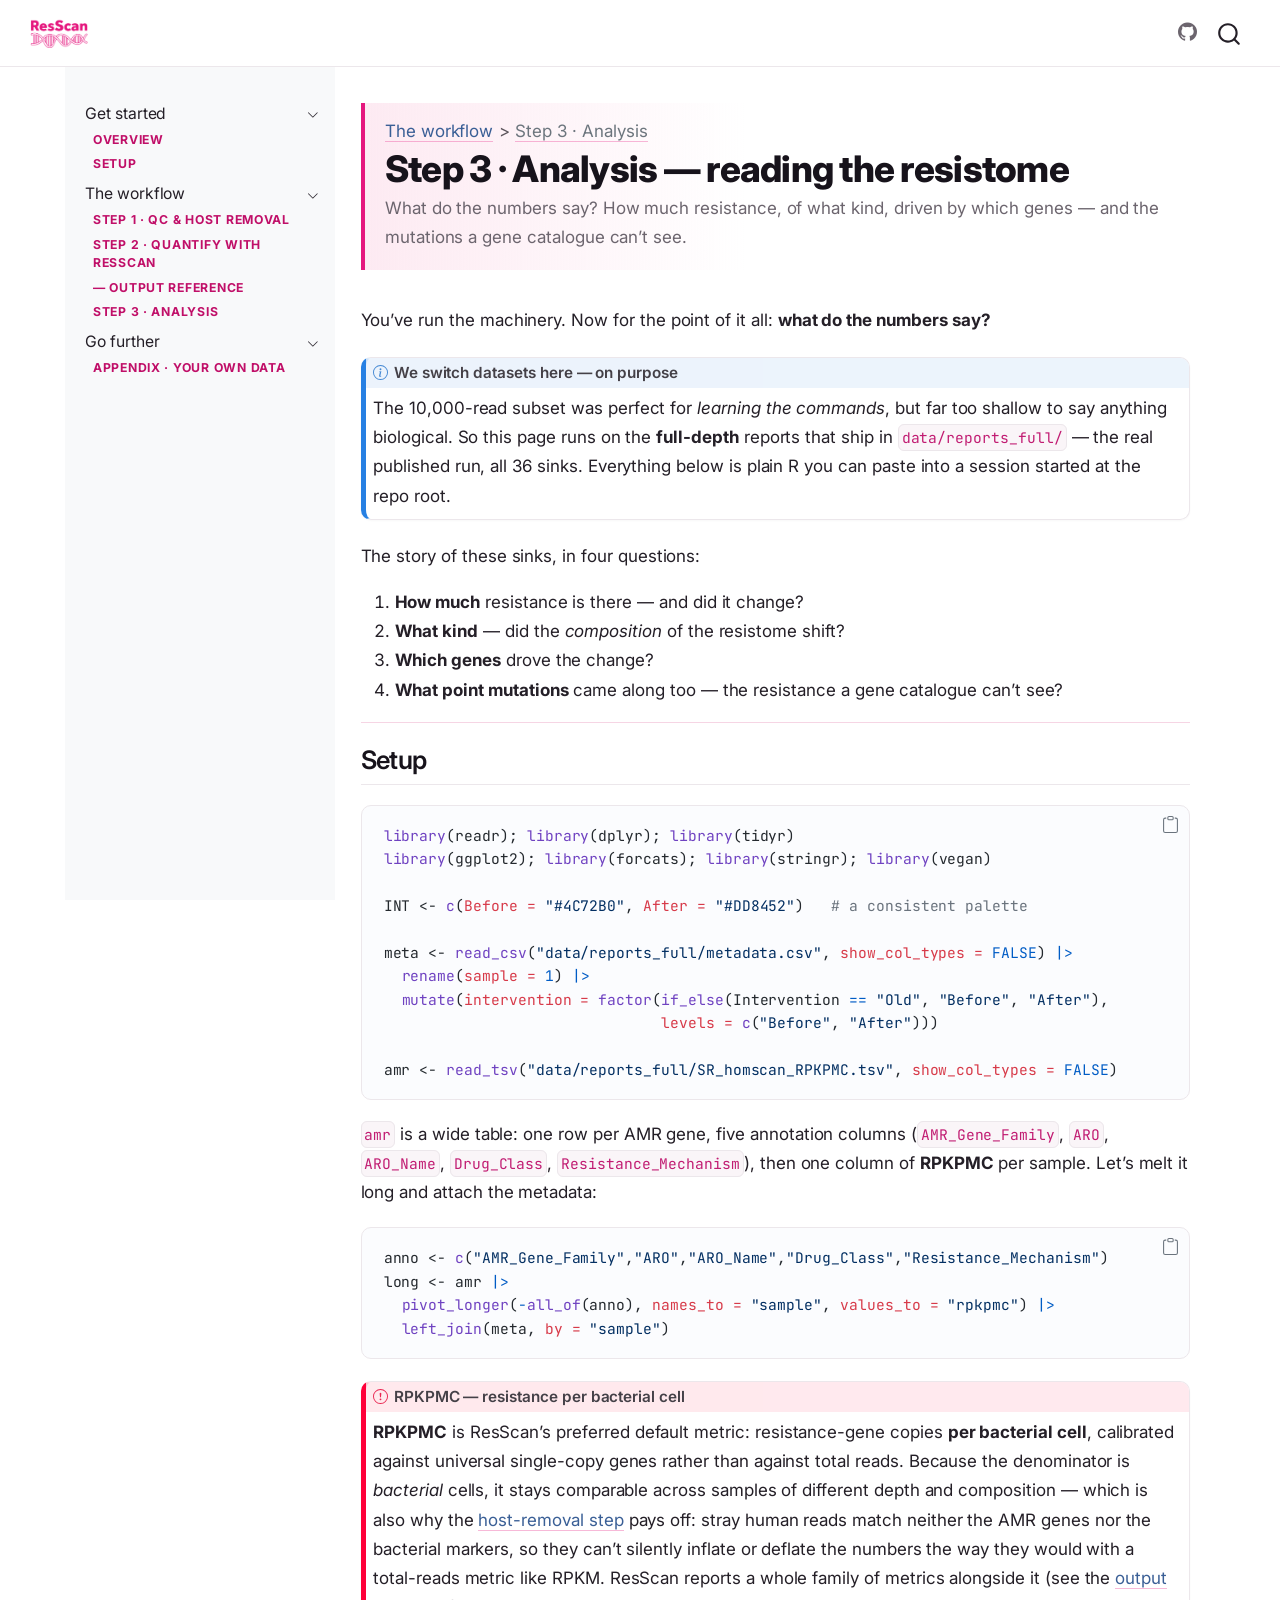
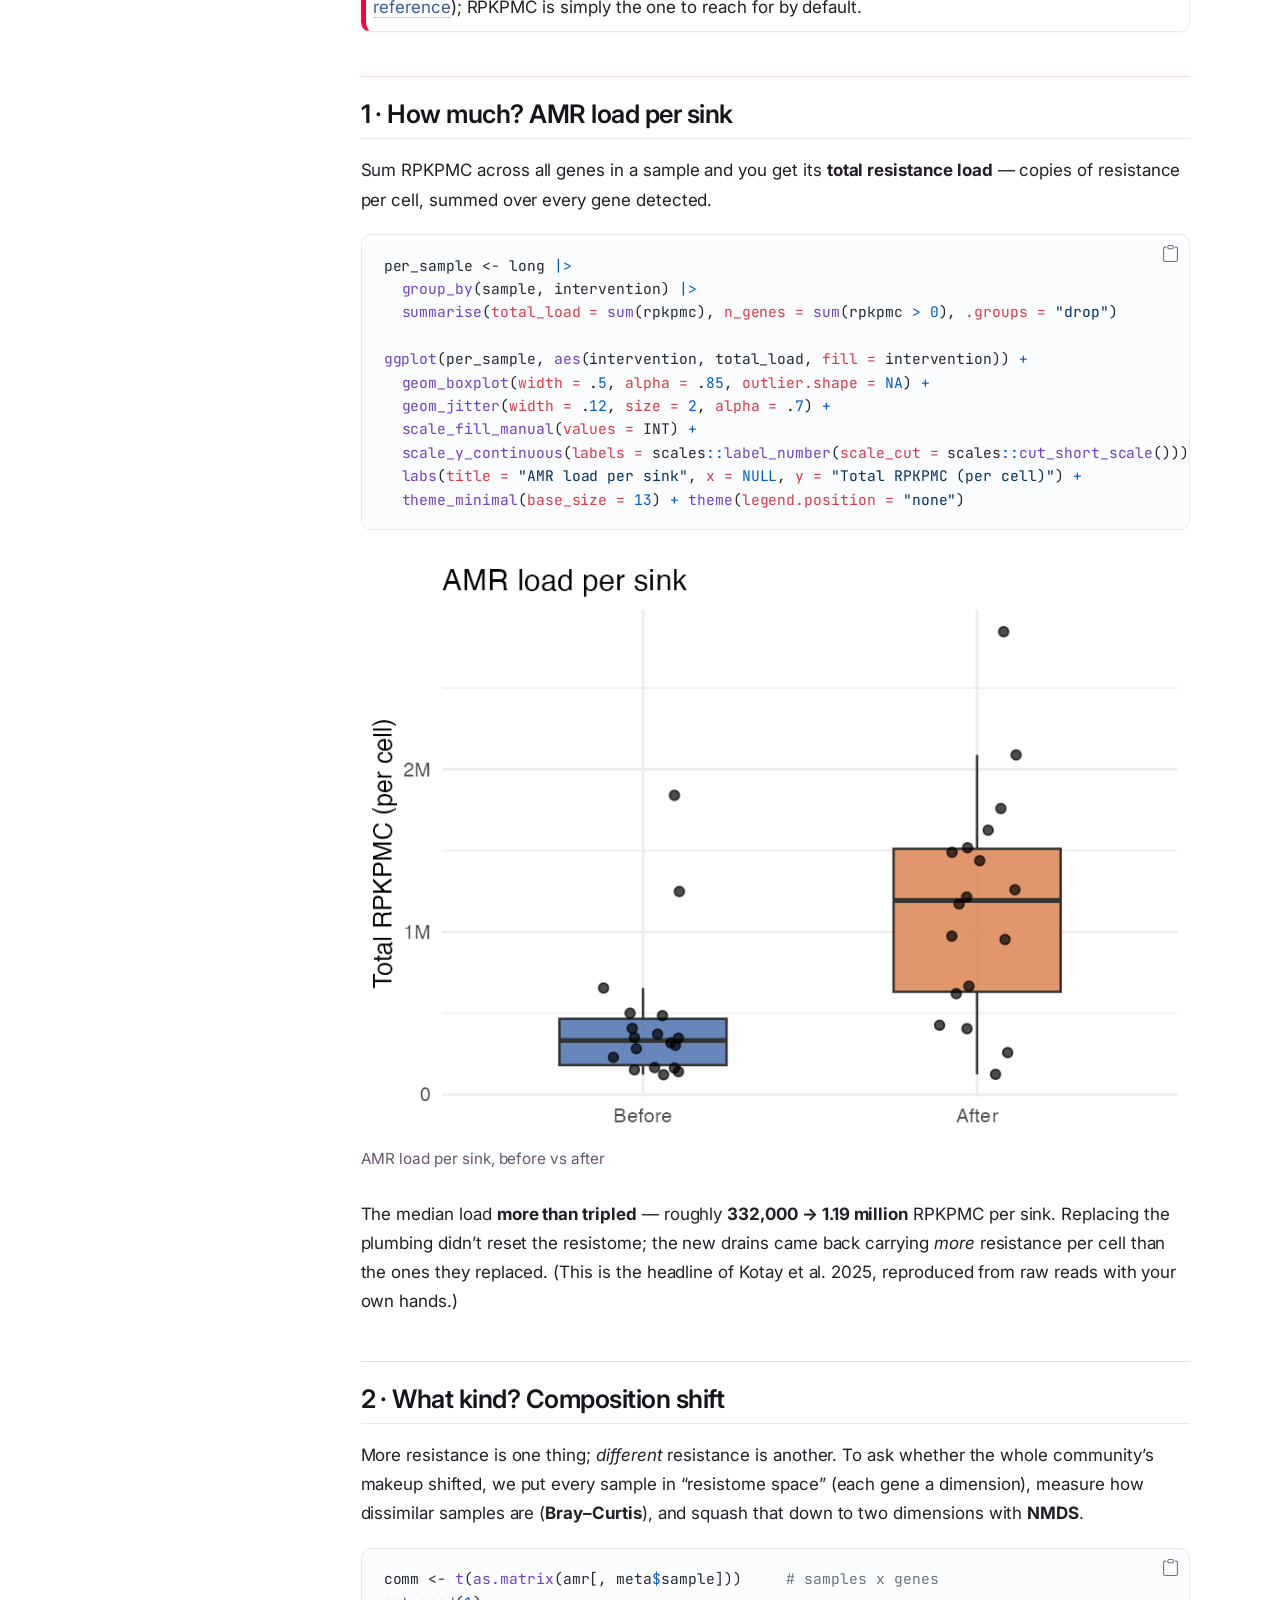
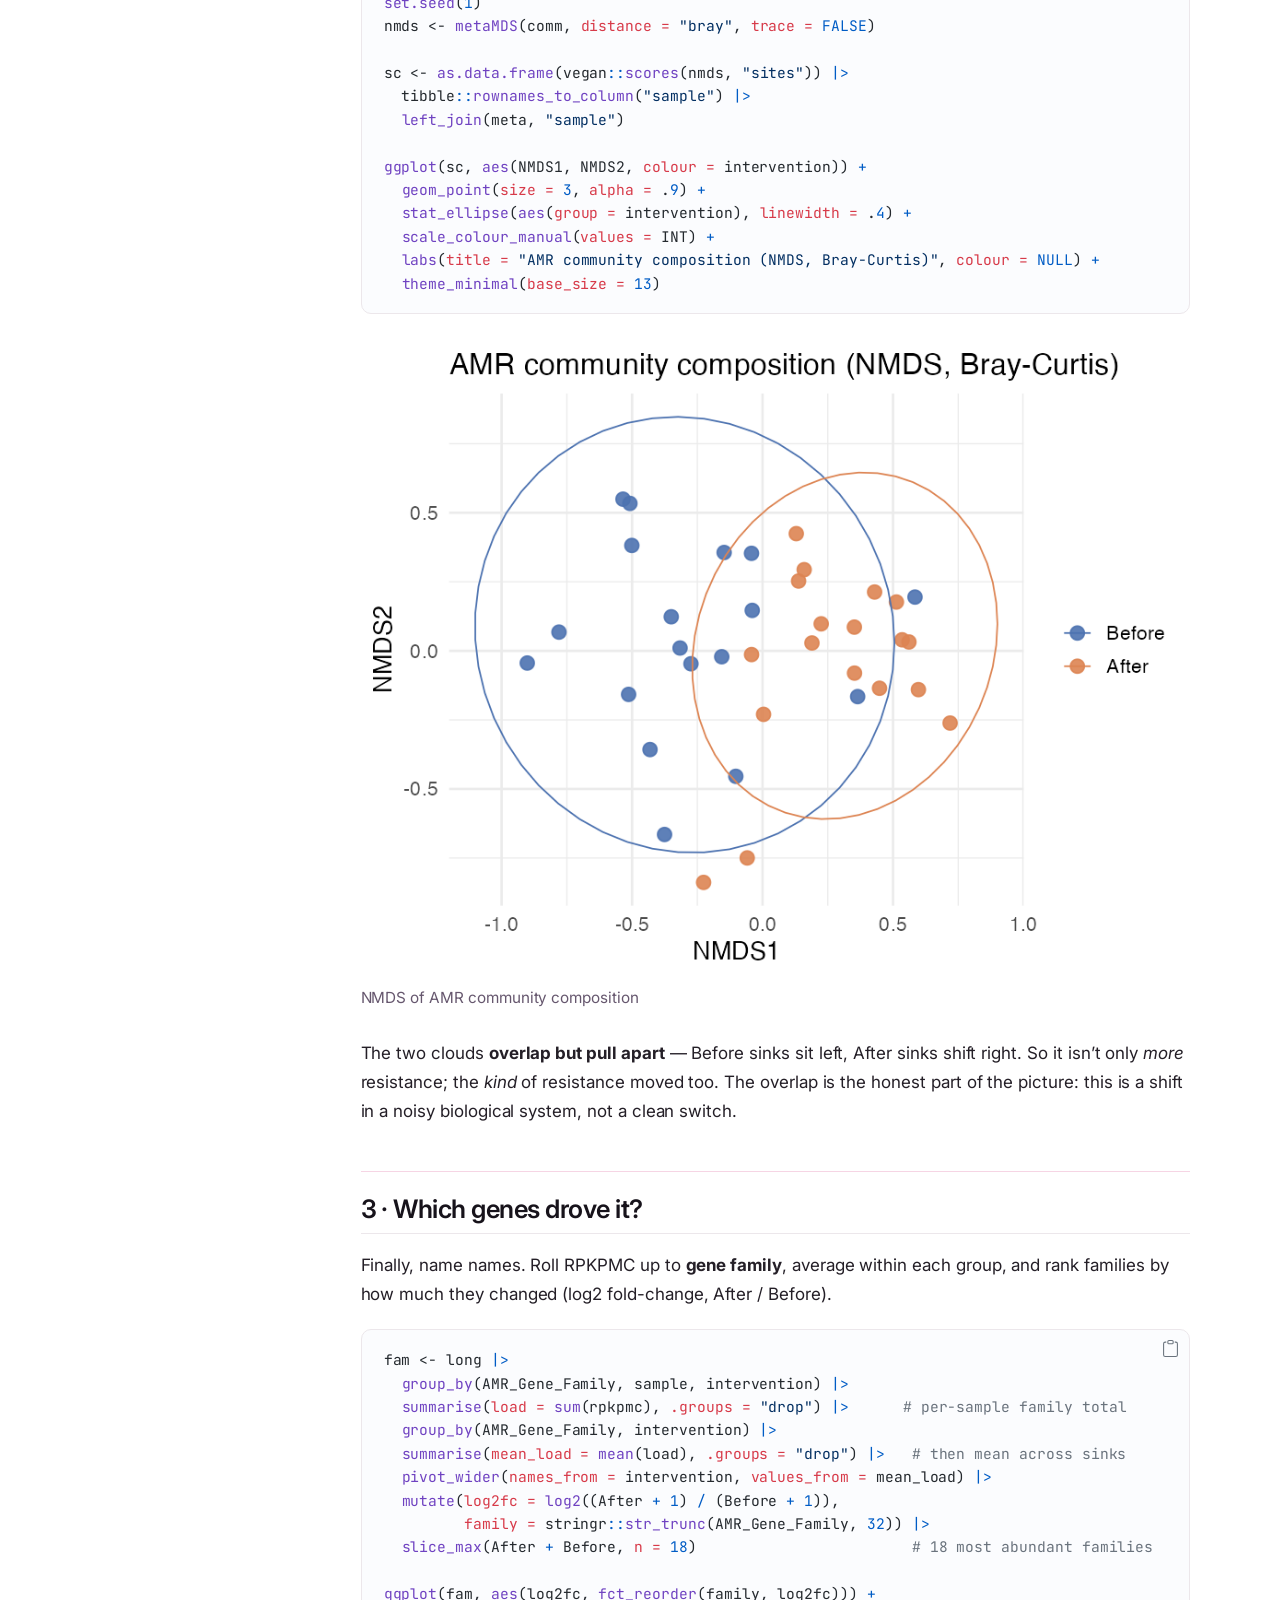
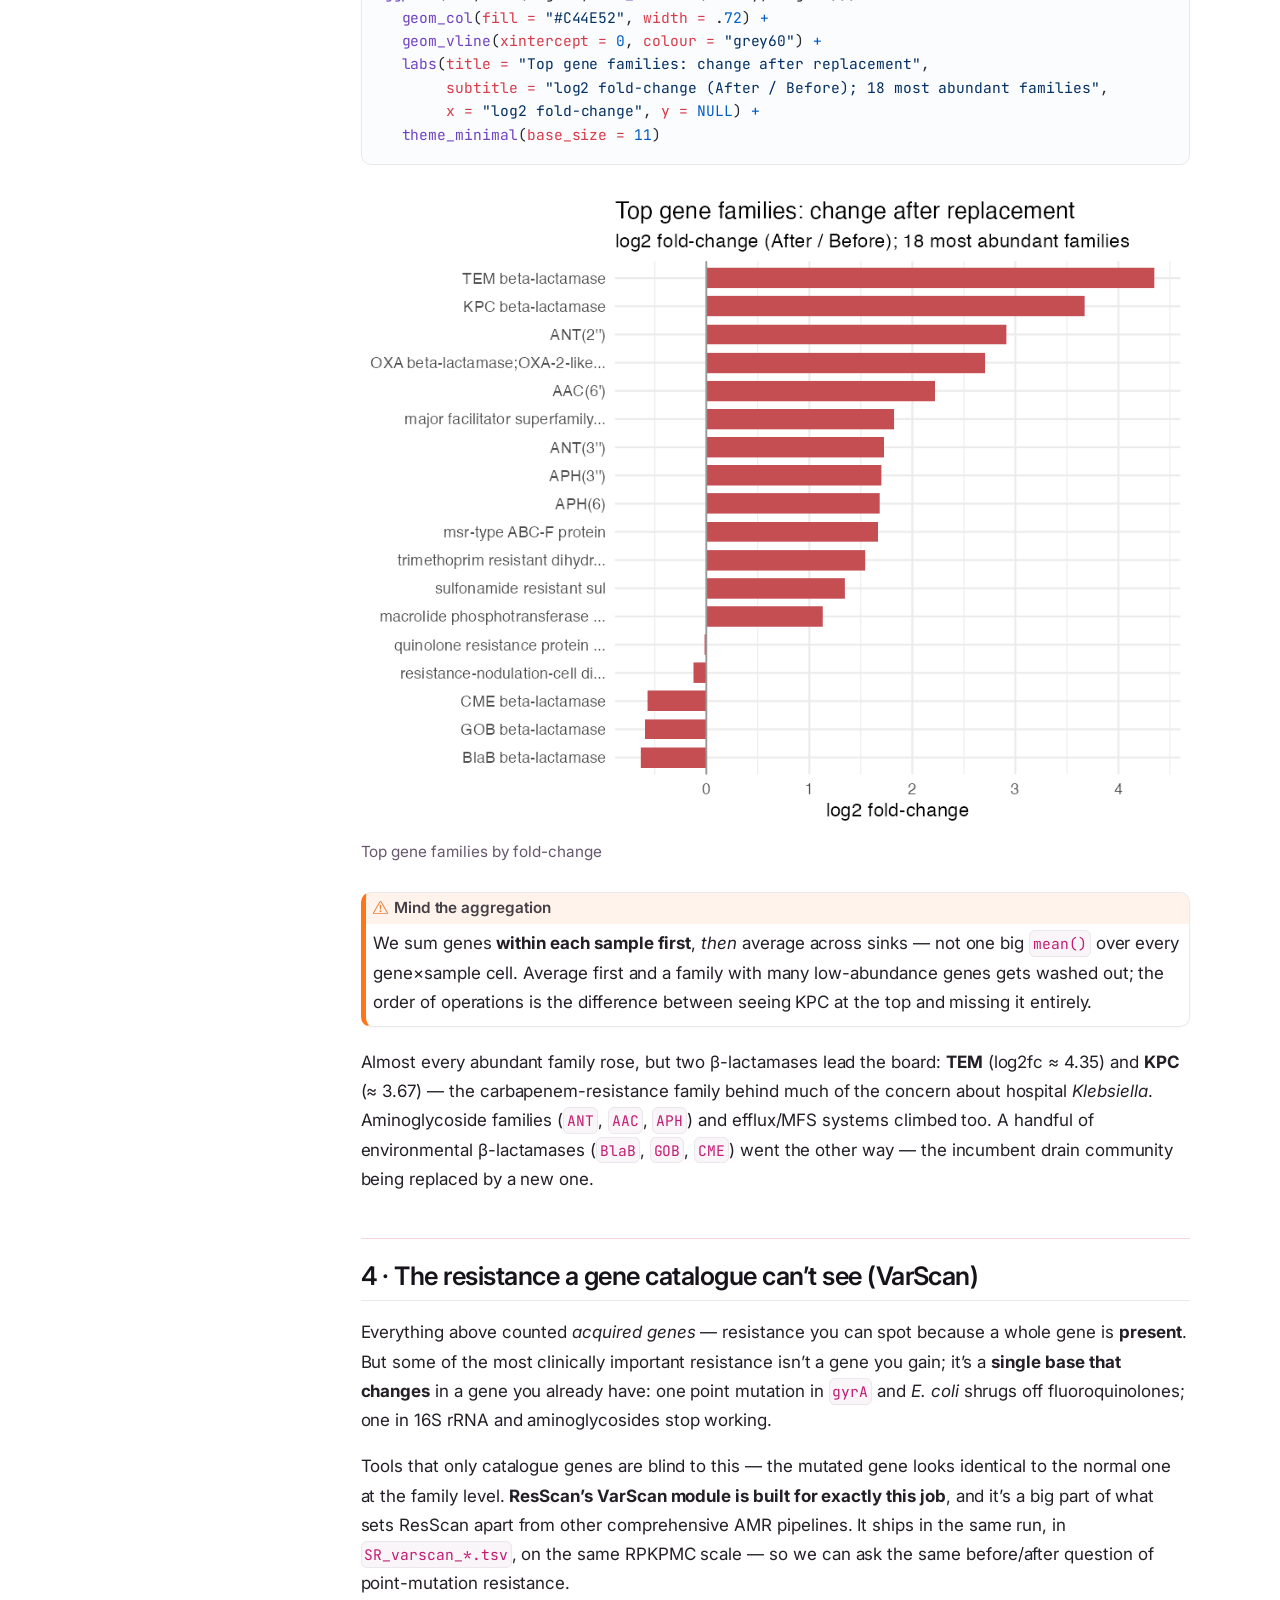
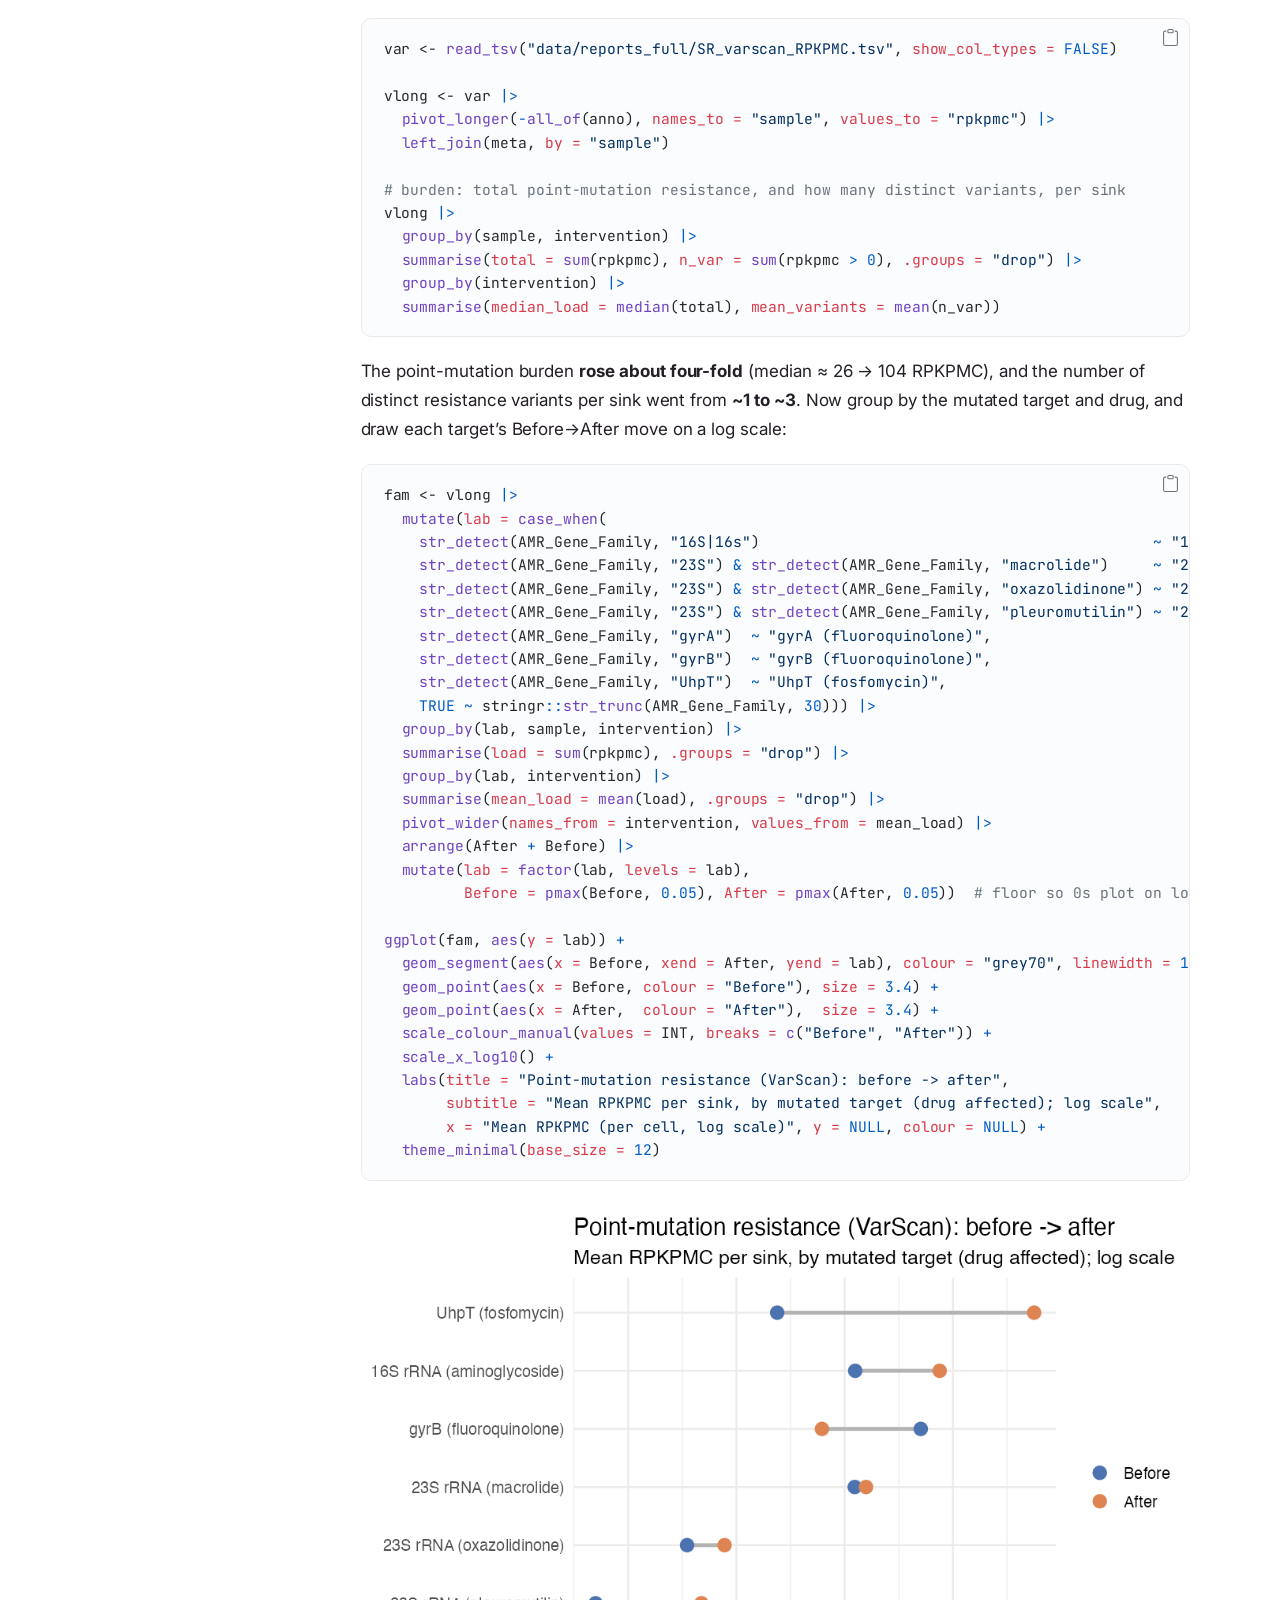
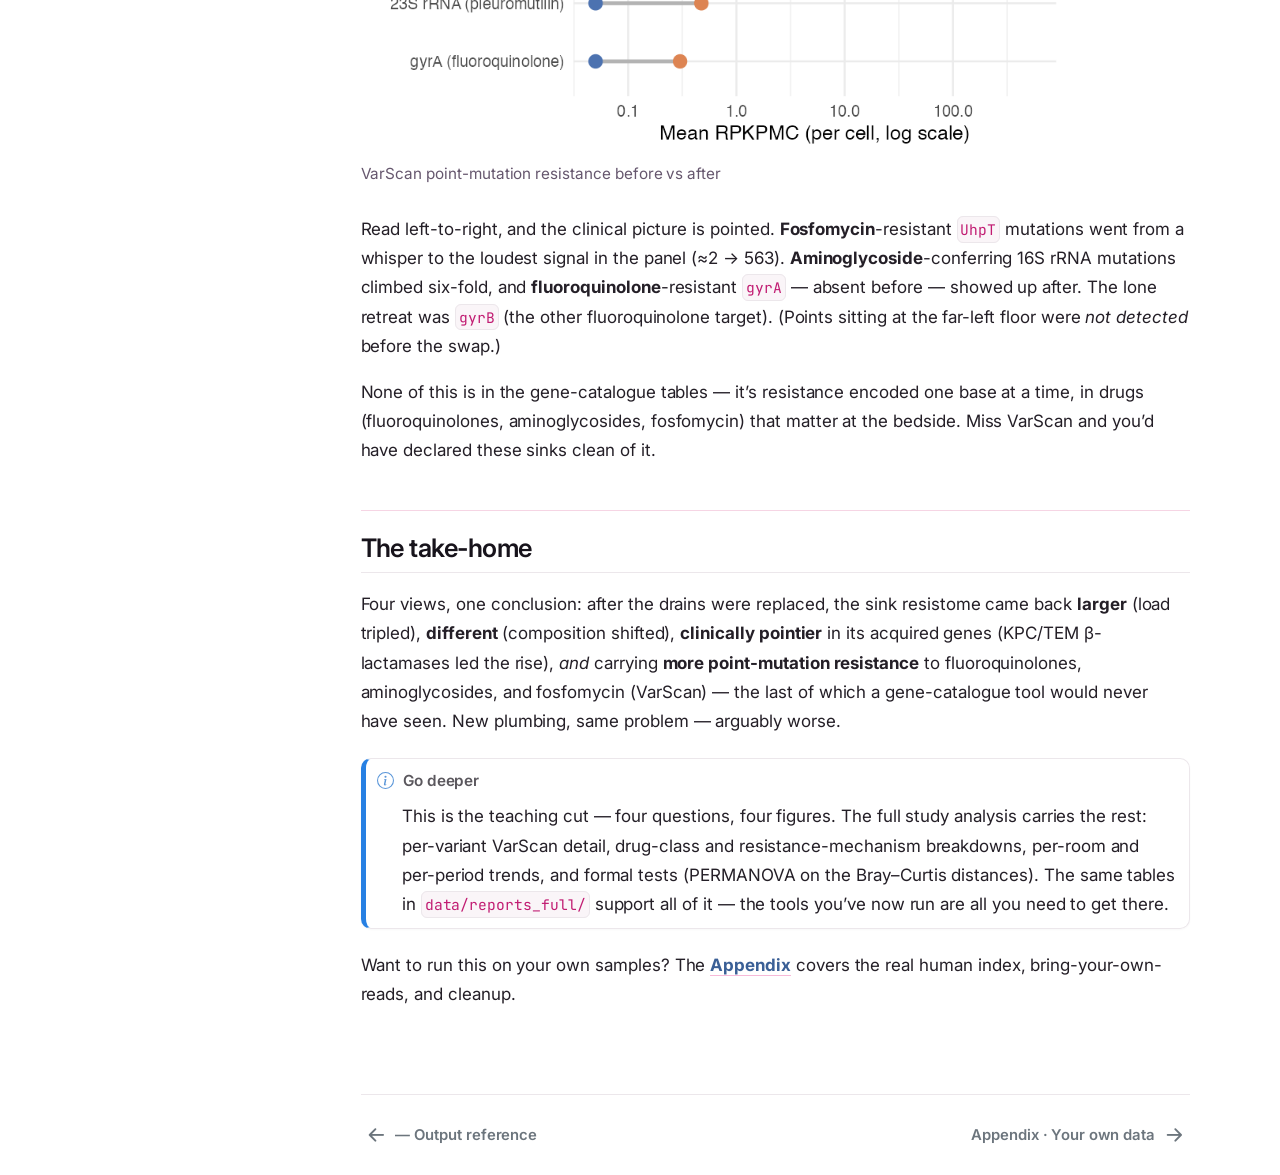
==== commit 7b1ec12c: "Update content" ====
--- a/docs/analysis.html
+++ b/docs/analysis.html
@@ -134,24 +134,6 @@
   <span class="navbar-toggler-icon"></span>
 </button>
           <div class="collapse navbar-collapse" id="navbarCollapse">
-            <ul class="navbar-nav navbar-nav-scroll me-auto">
-  <li class="nav-item">
-    <a class="nav-link active" href="./overview.html" aria-current="page"> 
-<span class="menu-text">Overview</span></a>
-  </li>  
-  <li class="nav-item">
-    <a class="nav-link" href="./setup.html"> 
-<span class="menu-text">Tutorial</span></a>
-  </li>  
-  <li class="nav-item">
-    <a class="nav-link" href="./analysis.html"> 
-<span class="menu-text">Analysis</span></a>
-  </li>  
-  <li class="nav-item">
-    <a class="nav-link" href="./output-reference.html"> 
-<span class="menu-text">Reference</span></a>
-  </li>  
-</ul>
             <ul class="navbar-nav navbar-nav-scroll ms-auto">
   <li class="nav-item compact">
     <a class="nav-link" href="https://github.com/hsgweon/resscan-tutorial"> <i class="bi bi-github" role="img" aria-label="GitHub repository">
